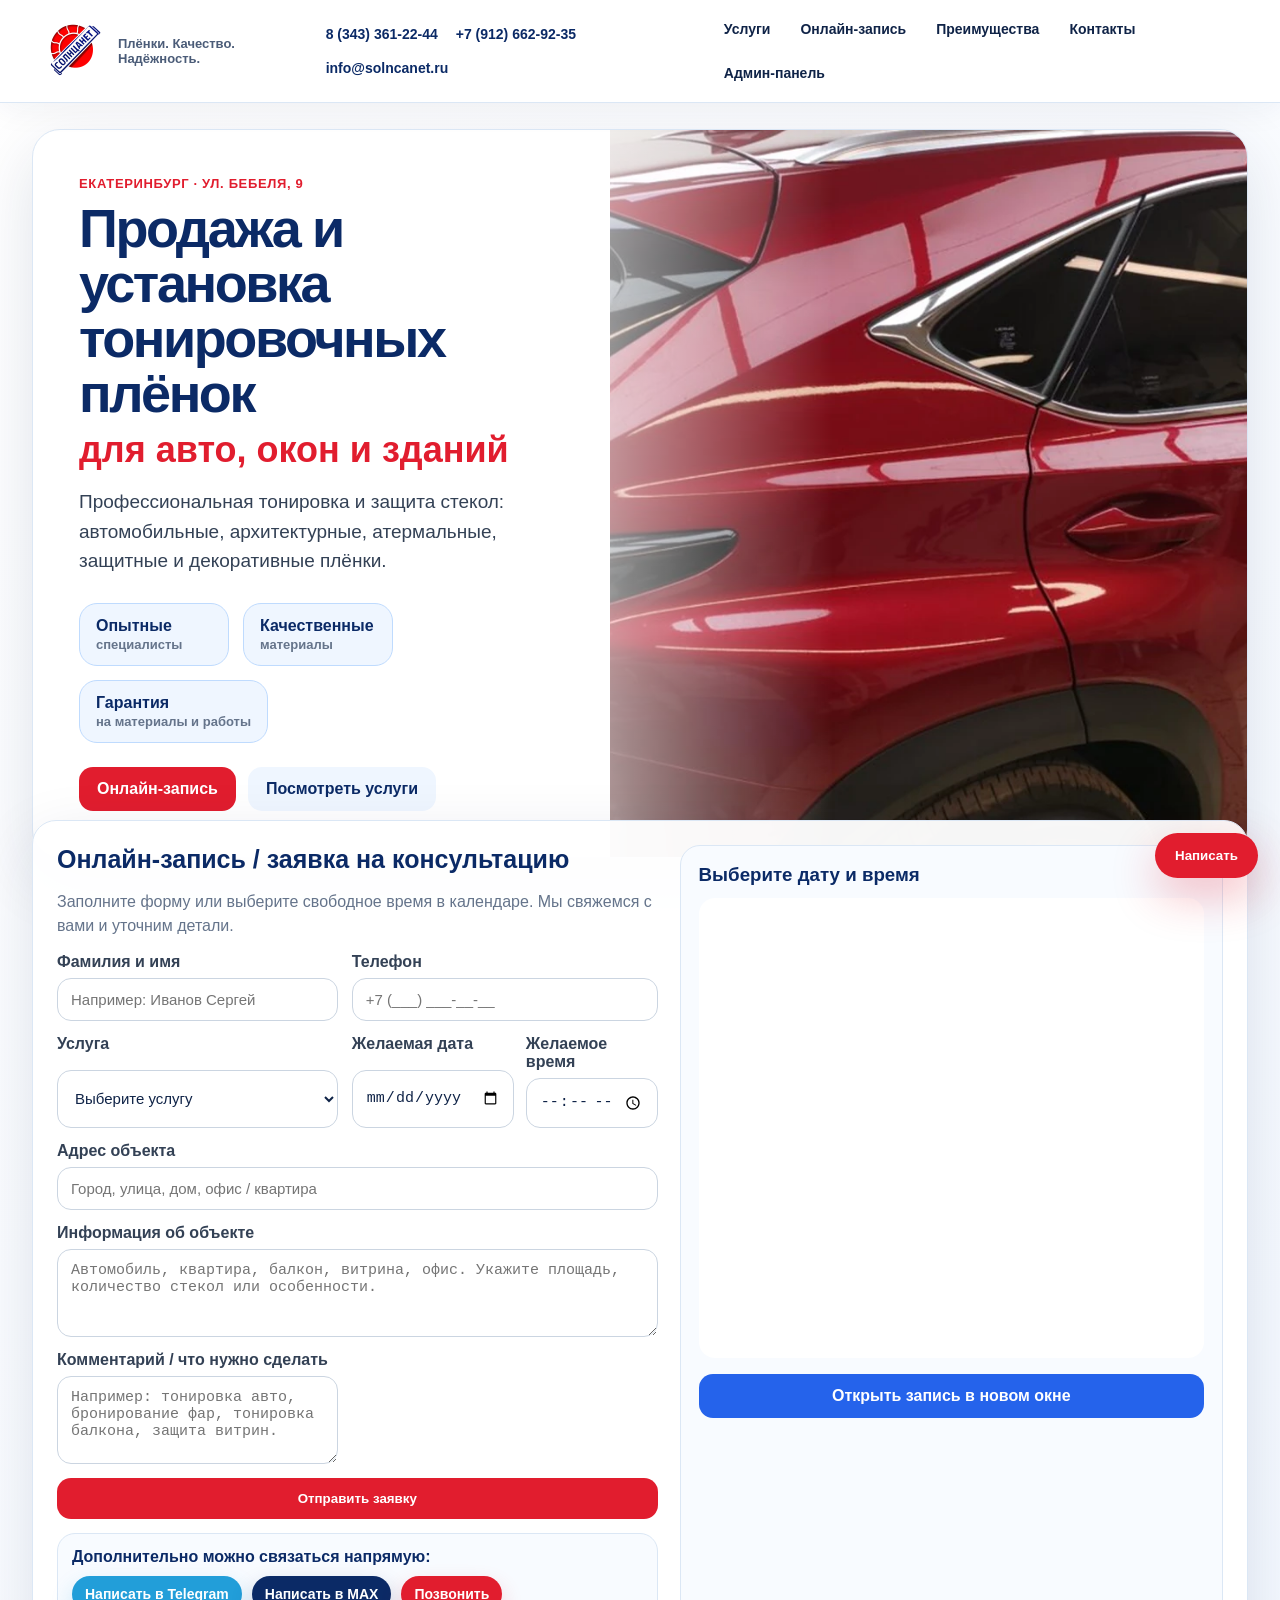
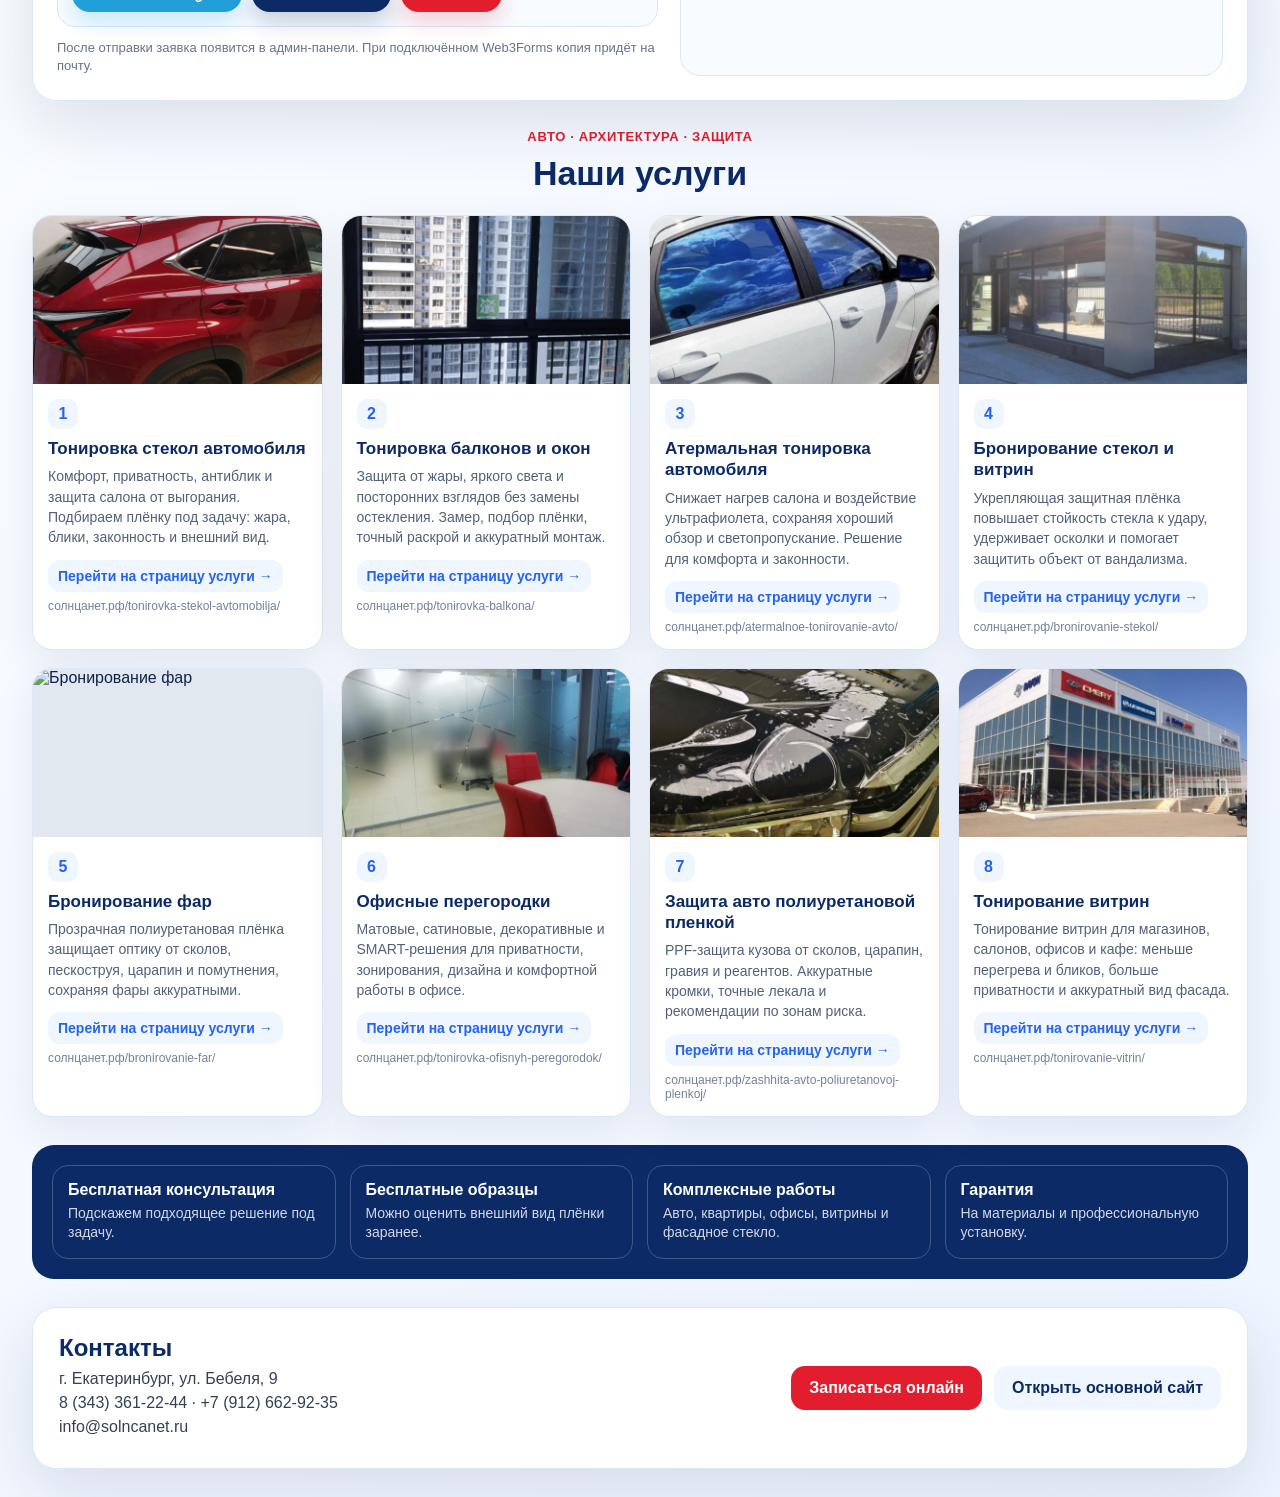
==== index.html @ 950e73dc "Add files via upload" ====
<!DOCTYPE html>
<html lang="ru">
<head>
  <meta charset="UTF-8" />
  <meta name="viewport" content="width=device-width, initial-scale=1.0" />
  <title>СОЛНЦАНЕТ — продажа и установка тонировочных плёнок</title>
  <meta name="description" content="Онлайн-запись СОЛНЦАНЕТ: тонировка авто, окон, балконов, витрин, бронирование стекол, фар и защита авто полиуретановой пленкой." />
  <link rel="stylesheet" href="assets/site.css" />
</head>
<body>
  <header class="site-header">
    <a class="logo" href="index.html" aria-label="СОЛНЦАНЕТ">
      <img src="assets/logo-solncanet.png" alt="СОЛНЦАНЕТ" />
      <span>Плёнки. Качество. Надёжность.</span>
    </a>

    <div class="header-contacts" aria-label="Контакты">
      <a href="tel:+73433612244">8 (343) 361-22-44</a>
      <a href="tel:+79126629235">+7 (912) 662-92-35</a>
      <a href="mailto:info@solncanet.ru">info@solncanet.ru</a>
    </div>

    <nav class="nav" aria-label="Навигация">
      <a href="#services">Услуги</a>
      <a href="#booking">Онлайн-запись</a>
      <a href="#advantages">Преимущества</a>
      <a href="#contacts">Контакты</a>
      <a href="admin.html">Админ-панель</a>
    </nav>
  </header>

  <main>
    <section class="hero">
      <div class="hero__text">
        <p class="pretitle">Екатеринбург · ул. Бебеля, 9</p>
        <h1>Продажа и установка <span>тонировочных плёнок</span></h1>
        <h2>для авто, окон и зданий</h2>
        <p class="hero__desc">Профессиональная тонировка и защита стекол: автомобильные, архитектурные, атермальные, защитные и декоративные плёнки.</p>
        <div class="hero-badges">
          <div><b>Опытные</b><span>специалисты</span></div>
          <div><b>Качественные</b><span>материалы</span></div>
          <div><b>Гарантия</b><span>на материалы и работы</span></div>
        </div>
        <div class="hero-actions">
          <a class="btn btn--red" href="zapis.html">Онлайн-запись</a>
          <a class="btn btn--light" href="#services">Посмотреть услуги</a>
        </div>
      </div>
      <div class="hero__image" data-hero-media data-video-src="assets/video/hero.mp4" data-video-poster="assets/img/hero-solncanet.webp">
        <img src="assets/img/hero-solncanet.webp" alt="СОЛНЦАНЕТ — продажа и установка плёнок" />
      </div>
    </section>

    <section id="booking" class="booking-card">
      <div class="booking-form">
        <h2>Онлайн-запись / заявка на консультацию</h2>
        <p>Заполните форму или выберите свободное время в календаре. Мы свяжемся с вами и уточним детали.</p>
        <form id="leadForm" class="lead-form-v7">
          <input type="text" name="company" class="hp-field" tabindex="-1" autocomplete="off" aria-hidden="true" />
          <input type="hidden" name="formStartedAt" id="formStartedAt" />

          <label>Фамилия и имя
            <input name="name" placeholder="Например: Иванов Сергей" autocomplete="name" required />
          </label>

          <label>Телефон
            <input name="phone" placeholder="+7 (___) ___-__-__" autocomplete="tel" required />
          </label>

          <label>Услуга
            <select name="service" required>
              <option value="">Выберите услугу</option>
              <option>Тонировка стекол автомобиля</option>
              <option>Атермальная тонировка автомобиля</option>
              <option>Тонировка балконов и окон</option>
              <option>Бронирование стекол и витрин</option>
              <option>Бронирование фар</option>
              <option>Защита авто полиуретановой пленкой</option>
              <option>Тонирование витрин</option>
              <option>Декоративное тонирование офисных перегородок</option>
              <option>Замер / консультация</option>
              <option>Другое</option>
            </select>
          </label>

          <div class="form-row-2">
            <label>Желаемая дата
              <input name="preferredDate" type="date" />
            </label>
            <label>Желаемое время
              <input name="preferredTime" type="time" />
            </label>
          </div>

          <label>Адрес объекта
            <input name="address" placeholder="Город, улица, дом, офис / квартира" required />
          </label>

          <label>Информация об объекте
            <textarea name="objectInfo" placeholder="Автомобиль, квартира, балкон, витрина, офис. Укажите площадь, количество стекол или особенности." required></textarea>
          </label>

          <label>Комментарий / что нужно сделать
            <textarea name="task" placeholder="Например: тонировка авто, бронирование фар, тонировка балкона, защита витрин." required></textarea>
          </label>

          <button class="btn btn--red" id="leadSubmitBtn" type="submit">Отправить заявку</button>
        </form>
        <div class="contact-choice" id="messengerChoice">
          <b>Дополнительно можно связаться напрямую:</b>
          <div>
            <a class="messenger messenger--tg" href="https://t.me/infosnt" target="_blank" rel="noopener">Написать в Telegram</a>
            <a class="messenger messenger--max" href="https://max.ru/u/f9LHodD0cOJzCTZONeauAnUFGMjW4PM404PirE-rPHovceQ9714S84993z8" target="_blank" rel="noopener">Написать в MAX</a>
            <a class="messenger messenger--phone" href="tel:+79221812244">Позвонить</a>
          </div>
        </div>
        <p class="form-note" id="formNote">После отправки заявка появится в админ-панели. При подключённом Web3Forms копия придёт на почту.</p>
      </div>

      <div class="calendar-widget">
        <h3>Выберите дату и время</h3>
        <iframe src="https://cal.com/solncanet?embed=true" loading="lazy" title="Онлайн-запись СОЛНЦАНЕТ" allow="camera; microphone; fullscreen; autoplay; clipboard-write"></iframe>
        <a class="btn btn--blue" href="https://cal.com/solncanet" target="_blank" rel="noopener">Открыть запись в новом окне</a>
      </div>
    </section>

    <section id="services" class="services-section">
      <div class="section-head">
        <p class="pretitle">Авто · Архитектура · Защита</p>
        <h2>Наши услуги</h2>
      </div>
      <div class="services-grid">
        <a class="service-card" data-card-link="true" href="https://солнцанет.рф/tonirovka-stekol-avtomobilja/" target="_blank" rel="noopener">
          <img src="assets/img/auto-tonirovka.webp" alt="Тонировка стекол автомобиля" loading="lazy" />
          <div class="service-card__body">
            <span class="service-card__num">1</span>
            <h3>Тонировка стекол автомобиля</h3>
            <p>Комфорт, приватность, антиблик и защита салона от выгорания. Подбираем плёнку под задачу: жара, блики, законность и внешний вид.</p>
            <b>Перейти на страницу услуги →</b>
            <small>солнцанет.рф/tonirovka-stekol-avtomobilja/</small>
          </div>
        </a>
        <a class="service-card" data-card-link="true" href="https://солнцанет.рф/tonirovka-balkona/" target="_blank" rel="noopener">
          <img src="assets/img/okna-balkony.webp" alt="Тонировка балконов и окон" loading="lazy" />
          <div class="service-card__body">
            <span class="service-card__num">2</span>
            <h3>Тонировка балконов и окон</h3>
            <p>Защита от жары, яркого света и посторонних взглядов без замены остекления. Замер, подбор плёнки, точный раскрой и аккуратный монтаж.</p>
            <b>Перейти на страницу услуги →</b>
            <small>солнцанет.рф/tonirovka-balkona/</small>
          </div>
        </a>
        <a class="service-card" data-card-link="true" href="https://солнцанет.рф/atermalnoe-tonirovanie-avto/" target="_blank" rel="noopener">
          <img src="assets/img/atermal.webp" alt="Атермальная тонировка автомобиля" loading="lazy" />
          <div class="service-card__body">
            <span class="service-card__num">3</span>
            <h3>Атермальная тонировка автомобиля</h3>
            <p>Снижает нагрев салона и воздействие ультрафиолета, сохраняя хороший обзор и светопропускание. Решение для комфорта и законности.</p>
            <b>Перейти на страницу услуги →</b>
            <small>солнцанет.рф/atermalnoe-tonirovanie-avto/</small>
          </div>
        </a>
        <a class="service-card" data-card-link="true" href="https://солнцанет.рф/bronirovanie-stekol/" target="_blank" rel="noopener">
          <img src="assets/img/bronirovanie-stekol.webp" alt="Бронирование стекол и витрин" loading="lazy" />
          <div class="service-card__body">
            <span class="service-card__num">4</span>
            <h3>Бронирование стекол и витрин</h3>
            <p>Укрепляющая защитная плёнка повышает стойкость стекла к удару, удерживает осколки и помогает защитить объект от вандализма.</p>
            <b>Перейти на страницу услуги →</b>
            <small>солнцанет.рф/bronirovanie-stekol/</small>
          </div>
        </a>
        <a class="service-card" data-card-link="true" href="https://солнцанет.рф/bronirovanie-far/" target="_blank" rel="noopener">
          <img src="https://солнцанет.рф/wp-content/uploads/2026/03/img_20201122_005517-scaled-e1772696358312.jpg" alt="Бронирование фар" loading="lazy" />
          <div class="service-card__body">
            <span class="service-card__num">5</span>
            <h3>Бронирование фар</h3>
            <p>Прозрачная полиуретановая плёнка защищает оптику от сколов, пескоструя, царапин и помутнения, сохраняя фары аккуратными.</p>
            <b>Перейти на страницу услуги →</b>
            <small>солнцанет.рф/bronirovanie-far/</small>
          </div>
        </a>
        <a class="service-card" data-card-link="true" href="https://солнцанет.рф/tonirovka-ofisnyh-peregorodok/" target="_blank" rel="noopener">
          <img src="assets/img/ofis-peregorodki.webp" alt="Декоративное тонирование офисных перегородок" loading="lazy" />
          <div class="service-card__body">
            <span class="service-card__num">6</span>
            <h3>Офисные перегородки</h3>
            <p>Матовые, сатиновые, декоративные и SMART-решения для приватности, зонирования, дизайна и комфортной работы в офисе.</p>
            <b>Перейти на страницу услуги →</b>
            <small>солнцанет.рф/tonirovka-ofisnyh-peregorodok/</small>
          </div>
        </a>
        <a class="service-card" data-card-link="true" href="https://солнцанет.рф/zashhita-avto-poliuretanovoj-plenkoj/" target="_blank" rel="noopener">
          <img src="assets/img/ppf.webp" alt="Защита авто полиуретановой пленкой" loading="lazy" />
          <div class="service-card__body">
            <span class="service-card__num">7</span>
            <h3>Защита авто полиуретановой пленкой</h3>
            <p>PPF-защита кузова от сколов, царапин, гравия и реагентов. Аккуратные кромки, точные лекала и рекомендации по зонам риска.</p>
            <b>Перейти на страницу услуги →</b>
            <small>солнцанет.рф/zashhita-avto-poliuretanovoj-plenkoj/</small>
          </div>
        </a>
        <a class="service-card" data-card-link="true" href="https://солнцанет.рф/tonirovanie-vitrin/" target="_blank" rel="noopener">
          <img src="assets/img/vitriny.webp" alt="Тонирование витрин" loading="lazy" />
          <div class="service-card__body">
            <span class="service-card__num">8</span>
            <h3>Тонирование витрин</h3>
            <p>Тонирование витрин для магазинов, салонов, офисов и кафе: меньше перегрева и бликов, больше приватности и аккуратный вид фасада.</p>
            <b>Перейти на страницу услуги →</b>
            <small>солнцанет.рф/tonirovanie-vitrin/</small>
          </div>
        </a>
      </div>
    </section>

    <section id="advantages" class="benefits">
      <div><b>Бесплатная консультация</b><span>Подскажем подходящее решение под задачу.</span></div>
      <div><b>Бесплатные образцы</b><span>Можно оценить внешний вид плёнки заранее.</span></div>
      <div><b>Комплексные работы</b><span>Авто, квартиры, офисы, витрины и фасадное стекло.</span></div>
      <div><b>Гарантия</b><span>На материалы и профессиональную установку.</span></div>
    </section>

    <section id="contacts" class="contacts-card">
      <div>
        <h2>Контакты</h2>
        <p>г. Екатеринбург, ул. Бебеля, 9</p>
        <p><a href="tel:+73433612244">8 (343) 361-22-44</a> · <a href="tel:+79126629235">+7 (912) 662-92-35</a></p>
        <p><a href="mailto:info@solncanet.ru">info@solncanet.ru</a></p>
      </div>
      <div class="contacts-actions">
        <a class="btn btn--red" href="zapis.html">Записаться онлайн</a>
        <a class="btn btn--light" href="https://солнцанет.рф" target="_blank" rel="noopener">Открыть основной сайт</a>
      </div>
    </section>
  </main>

  <div class="floating-contact">
    <button class="floating-contact__main" type="button" aria-label="Связаться">Написать</button>
    <div class="floating-contact__menu">
      <a href="https://t.me/infosnt" target="_blank" rel="noopener">Telegram</a>
      <a href="https://max.ru/u/f9LHodD0cOJzCTZONeauAnUFGMjW4PM404PirE-rPHovceQ9714S84993z8" target="_blank" rel="noopener">MAX</a>
      <a href="tel:+79221812244">Позвонить</a>
    </div>
  </div>

  <script src="assets/site.js"></script>
</body>
</html>
---- assets/site.css ----
*{box-sizing:border-box}:root{--blue:#0b2a66;--blue2:#2563eb;--red:#e11d2e;--bg:#f5f8ff;--line:#dbe7f5;--text:#0f2347;--muted:#65748b;--shadow:0 22px 65px rgba(15,35,71,.12)}html{scroll-behavior:smooth}body{margin:0;font-family:Arial,Helvetica,sans-serif;background:linear-gradient(135deg,#fff 0%,#eef5ff 100%);color:var(--text)}a{text-decoration:none;color:inherit}.site-header{min-height:86px;background:#fff;border-bottom:1px solid var(--line);display:flex;align-items:center;gap:24px;justify-content:space-between;padding:12px min(4vw,42px);position:sticky;top:0;z-index:20;box-shadow:0 8px 28px rgba(15,35,71,.05)}.logo{display:flex;align-items:center;gap:12px;color:var(--blue);font-weight:900}.logo img{height:64px;width:auto;display:block}.logo span{font-size:13px;color:#4b5c78}.header-contacts{display:flex;gap:18px;flex-wrap:wrap;font-weight:800;color:var(--blue);font-size:14px}.nav{display:flex;gap:10px;align-items:center;flex-wrap:wrap;font-weight:800;font-size:14px}.nav a{padding:9px 10px;border-radius:12px}.nav a:hover{background:#eff6ff}.hero{width:min(1420px,95vw);margin:26px auto 0;background:#fff;border:1px solid var(--line);border-radius:28px;box-shadow:var(--shadow);overflow:hidden;display:grid;grid-template-columns:.95fr 1.05fr;min-height:430px}.hero__text{padding:46px}.pretitle{margin:0 0 10px;color:var(--red);font-weight:900;text-transform:uppercase;letter-spacing:.05em;font-size:13px}.hero h1{font-size:54px;line-height:1.02;margin:0;color:var(--blue);letter-spacing:-.045em}.hero h1 span{display:block}.hero h2{font-size:36px;line-height:1.05;margin:10px 0 18px;color:var(--red)}.hero__desc{font-size:19px;line-height:1.55;color:#334155;margin:0;max-width:620px}.hero__image{min-height:430px;background:#eaf2ff;position:relative}.hero__image:before{content:"";position:absolute;inset:0;background:linear-gradient(90deg,rgba(255,255,255,.55),transparent 35%)}.hero__image img,.hero__image video{width:100%;height:100%;object-fit:cover;display:block}.hero__image video{background:#0b2a66}.hero-badges{display:flex;gap:14px;flex-wrap:wrap;margin-top:28px}.hero-badges div{display:grid;gap:2px;background:#eff6ff;border:1px solid #bfdbfe;border-radius:18px;padding:13px 16px;min-width:150px}.hero-badges b{color:var(--blue)}.hero-badges span{font-size:13px;color:var(--muted);font-weight:700}.hero-actions{display:flex;gap:12px;flex-wrap:wrap;margin-top:24px}.booking-card{width:min(1420px,95vw);margin:-38px auto 28px;position:relative;z-index:3;background:rgba(255,255,255,.96);border:1px solid var(--line);border-radius:24px;box-shadow:var(--shadow);display:grid;grid-template-columns:1.05fr .95fr;gap:22px;padding:24px}.booking-card h2{margin:0 0 8px;font-size:25px;color:var(--blue)}.booking-card p{color:var(--muted);line-height:1.45}.booking-form form{display:grid;grid-template-columns:1fr 1fr;gap:14px}.booking-form label{display:grid;gap:7px;font-weight:900;color:#334155}.booking-form textarea{min-height:88px;resize:vertical}.booking-form input,.booking-form textarea{border:1px solid #cbd5e1;border-radius:14px;padding:12px 13px;font-size:15px;outline:none}.booking-form input:focus,.booking-form textarea:focus{border-color:var(--blue2);box-shadow:0 0 0 4px rgba(37,99,235,.1)}.booking-form label:nth-of-type(4),.booking-form label:nth-of-type(5),.booking-form .btn{grid-column:1/-1}.form-note{color:var(--muted);font-size:13px;margin:12px 0 0}.calendar-widget{background:#f8fbff;border:1px solid var(--line);border-radius:20px;padding:18px}.calendar-widget h3{margin:0 0 12px;color:var(--blue)}.calendar-widget iframe{width:100%;height:460px;border:0;border-radius:16px;background:#fff}.btn{border:0;border-radius:14px;padding:13px 18px;font-weight:900;display:inline-flex;align-items:center;justify-content:center;cursor:pointer}.btn--red{background:var(--red);color:#fff}.btn--blue{background:var(--blue2);color:#fff;margin-top:12px;width:100%}.btn--light{background:#eff6ff;color:var(--blue)}.services-section{width:min(1420px,95vw);margin:28px auto}.section-head{text-align:center;margin-bottom:22px}.services-section h2{font-size:34px;margin:0;color:var(--blue)}.services-grid{display:grid;grid-template-columns:repeat(4,1fr);gap:18px}.service-card{background:#fff;border:1px solid var(--line);border-radius:20px;overflow:hidden;box-shadow:0 14px 40px rgba(15,35,71,.08);transition:.18s transform,.18s box-shadow;display:flex;flex-direction:column}.service-card:hover{transform:translateY(-3px);box-shadow:0 20px 55px rgba(15,35,71,.13)}.service-card img{width:100%;height:168px;object-fit:cover;display:block;background:#e2e8f0}.service-card__body{padding:15px}.service-card__num{display:inline-flex;align-items:center;justify-content:center;width:30px;height:30px;border-radius:10px;background:#eff6ff;color:var(--blue2);font-weight:900;margin-bottom:9px}.service-card h3{font-size:17px;line-height:1.25;color:var(--blue);margin:0 0 7px}.service-card p{margin:0 0 12px;color:#526179;line-height:1.45;font-size:14px}.service-card b{color:var(--blue2);font-size:14px}.service-card small{display:block;margin-top:7px;color:#72819a;font-size:12px;word-break:break-word}.benefits{width:min(1420px,95vw);margin:28px auto;background:var(--blue);color:#fff;border-radius:22px;padding:20px;display:grid;grid-template-columns:repeat(4,1fr);gap:14px}.benefits div{border:1px solid rgba(255,255,255,.22);border-radius:16px;padding:15px}.benefits b{display:block;margin-bottom:5px}.benefits span{opacity:.82;font-size:14px;line-height:1.4}.contacts-card{width:min(1420px,95vw);margin:0 auto 46px;background:#fff;border:1px solid var(--line);border-radius:24px;box-shadow:var(--shadow);padding:26px;display:flex;justify-content:space-between;gap:20px;align-items:center}.contacts-card h2{margin:0 0 8px;color:var(--blue)}.contacts-card p{margin:6px 0;color:#334155}.contacts-actions{display:flex;gap:12px;flex-wrap:wrap}.booking-only{width:min(1180px,95vw);margin:34px auto;background:#fff;border:1px solid var(--line);border-radius:28px;box-shadow:var(--shadow);padding:28px}.booking-only h1{font-size:42px;color:var(--blue);margin:0 0 8px}.booking-only p{color:var(--muted);font-size:18px}.booking-only iframe{width:100%;height:820px;border:0;border-radius:20px}@media(max-width:1180px){.header-contacts{display:none}.services-grid{grid-template-columns:repeat(2,1fr)}}@media(max-width:900px){.hero,.booking-card{grid-template-columns:1fr}.benefits{grid-template-columns:repeat(2,1fr)}.hero h1{font-size:42px}.hero h2{font-size:28px}.contacts-card{display:block}.contacts-actions{margin-top:18px}}@media(max-width:620px){.site-header{align-items:flex-start;gap:12px;flex-direction:column}.nav{gap:6px}.logo img{height:56px}.booking-form form{grid-template-columns:1fr}.services-grid,.benefits{grid-template-columns:1fr}.hero__text{padding:28px}.booking-card{margin:18px auto}.calendar-widget iframe{height:680px}}

/* v3: карточка услуги кликабельна целиком, включая фото */
.service-card{cursor:pointer;position:relative}
.service-card img{pointer-events:none}
.service-card__body{pointer-events:none}
.service-card b{display:inline-flex;background:#eff6ff;color:var(--blue2);border-radius:12px;padding:8px 10px}
.service-card:focus-visible{outline:4px solid rgba(37,99,235,.35);outline-offset:3px}


/* v5: Telegram / MAX contact buttons */
.messenger-links{display:flex;align-items:center;gap:8px;flex-wrap:wrap}
.messenger{display:inline-flex;align-items:center;justify-content:center;border-radius:999px;padding:10px 13px;font-weight:900;font-size:14px;text-decoration:none;white-space:nowrap;transition:.18s transform,.18s box-shadow,.18s filter}
.messenger:hover{transform:translateY(-1px);filter:brightness(.98)}
.messenger--tg{background:#229ED9;color:#fff!important;box-shadow:0 10px 22px rgba(34,158,217,.22)}
.messenger--max{background:#0b2a66;color:#fff!important;box-shadow:0 10px 22px rgba(11,42,102,.22)}
.messenger--phone{background:#e11d2e;color:#fff!important;box-shadow:0 10px 22px rgba(225,29,46,.20)}

.contact-choice{margin-top:14px;background:#f8fbff;border:1px solid var(--line);border-radius:18px;padding:14px;display:grid;gap:10px}
.contact-choice b{color:var(--blue)}
.contact-choice div,.booking-contact-choice{display:flex;gap:10px;flex-wrap:wrap}

.floating-contact{position:fixed;right:22px;bottom:22px;z-index:90}
.floating-contact__main{border:0;border-radius:999px;background:#e11d2e;color:#fff;font-weight:900;padding:15px 20px;box-shadow:0 18px 45px rgba(225,29,46,.28);cursor:pointer}
.floating-contact__menu{position:absolute;right:0;bottom:58px;background:#fff;border:1px solid var(--line);border-radius:18px;box-shadow:0 18px 55px rgba(15,35,71,.18);padding:10px;display:none;min-width:190px}
.floating-contact.is-open .floating-contact__menu{display:grid;gap:8px}
.floating-contact__menu a{display:flex;align-items:center;justify-content:center;border-radius:12px;padding:11px 13px;font-weight:900;text-decoration:none;background:#eff6ff;color:var(--blue)}
.floating-contact__menu a:nth-child(1){background:#229ED9;color:#fff}
.floating-contact__menu a:nth-child(2){background:#0b2a66;color:#fff}
.floating-contact__menu a:nth-child(3){background:#e11d2e;color:#fff}

@media(max-width:1100px){
  .messenger-links{width:100%}
}
@media(max-width:620px){
  .floating-contact{right:14px;bottom:14px}
  .floating-contact__main{padding:13px 16px}
}


.contact-choice--highlight{
  box-shadow:0 0 0 4px rgba(37,99,235,.18), 0 18px 50px rgba(15,35,71,.16);
  border-color:#2563eb!important;
}

/* v7: нормальная отправка заявок */
.lead-form-v7 select,
.lead-form-v7 input[type="date"],
.lead-form-v7 input[type="time"]{width:100%;border:1px solid #cbd5e1;border-radius:14px;padding:13px;font-size:15px;background:#fff;color:var(--text)}
.form-row-2{display:grid;grid-template-columns:1fr 1fr;gap:12px}
.hp-field{position:absolute!important;left:-9999px!important;width:1px!important;height:1px!important;opacity:0!important;pointer-events:none!important}
#leadSubmitBtn:disabled{opacity:.72;cursor:wait}
.form-note.is-success{color:#166534;background:#dcfce7;border:1px solid #86efac;border-radius:14px;padding:12px;font-weight:900}
.form-note.is-error{color:#991b1b;background:#fee2e2;border:1px solid #fecaca;border-radius:14px;padding:12px;font-weight:900}
@media(max-width:640px){.form-row-2{grid-template-columns:1fr}}
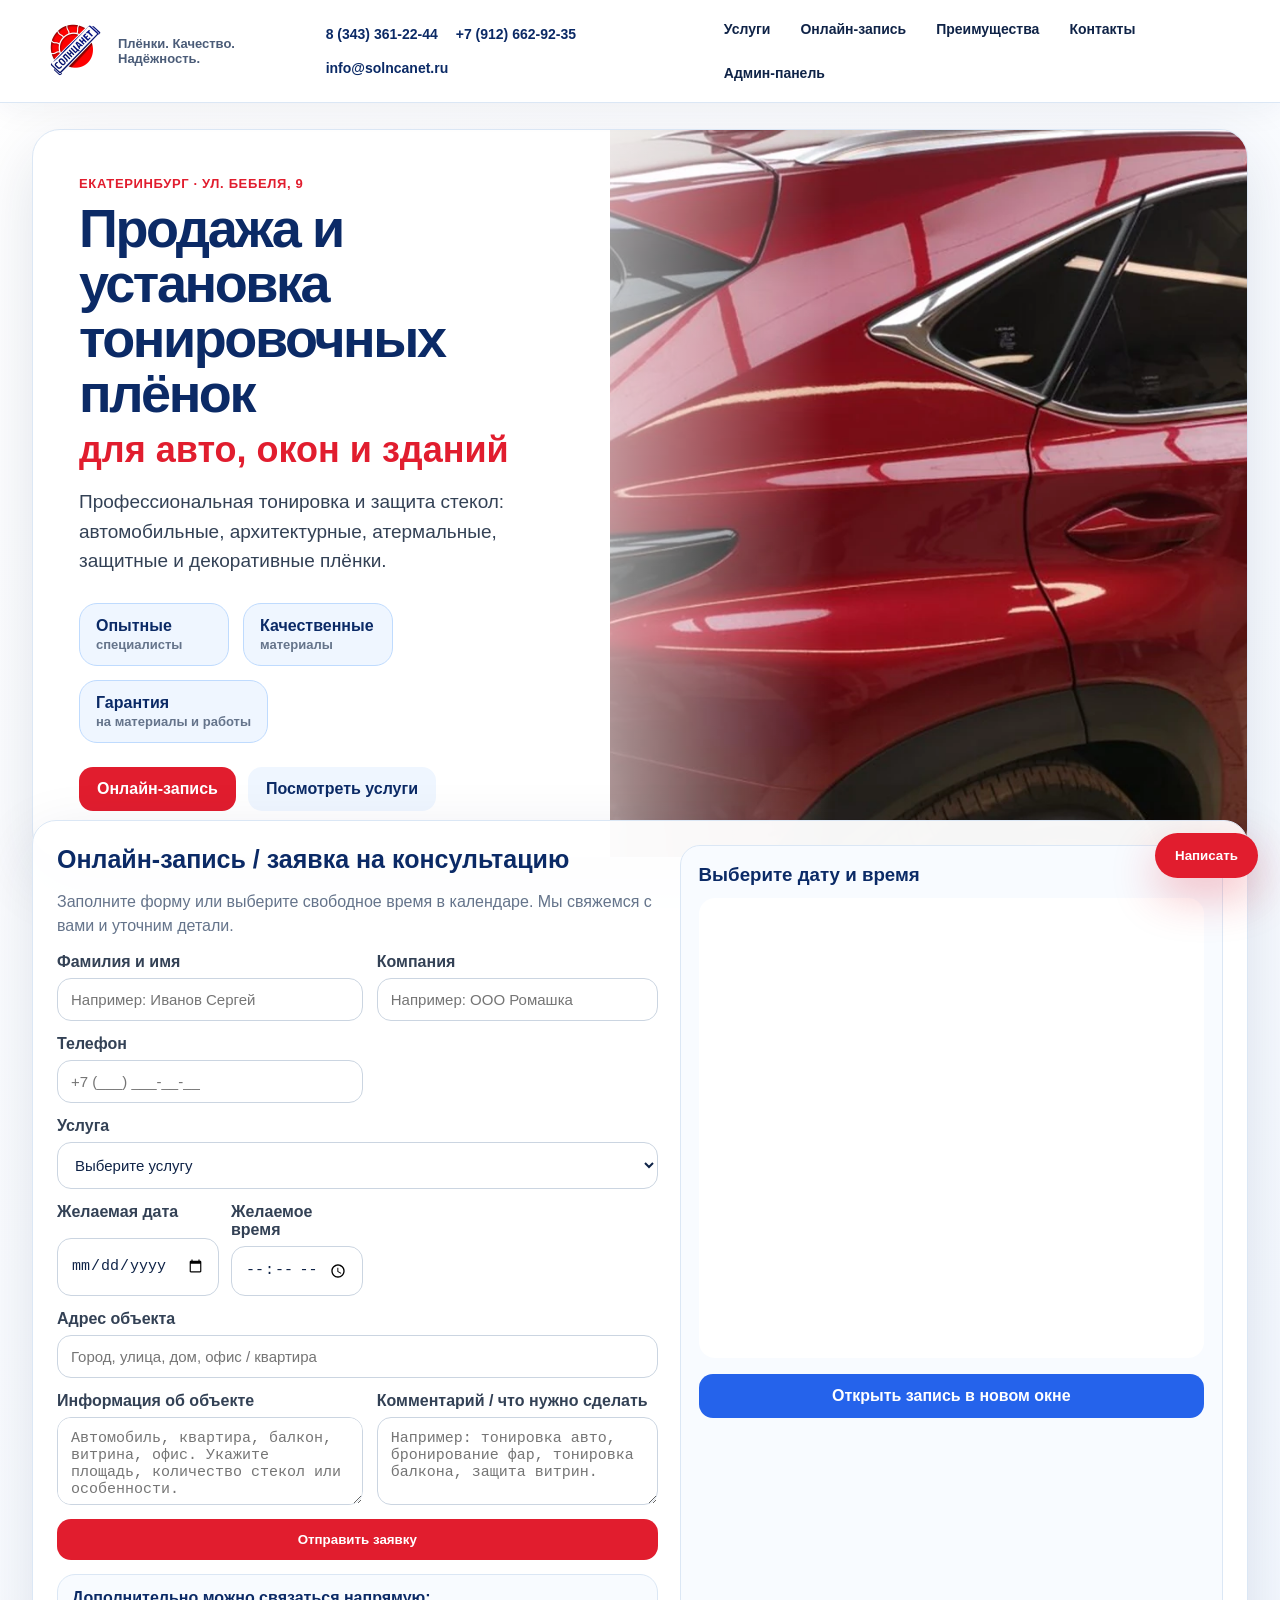
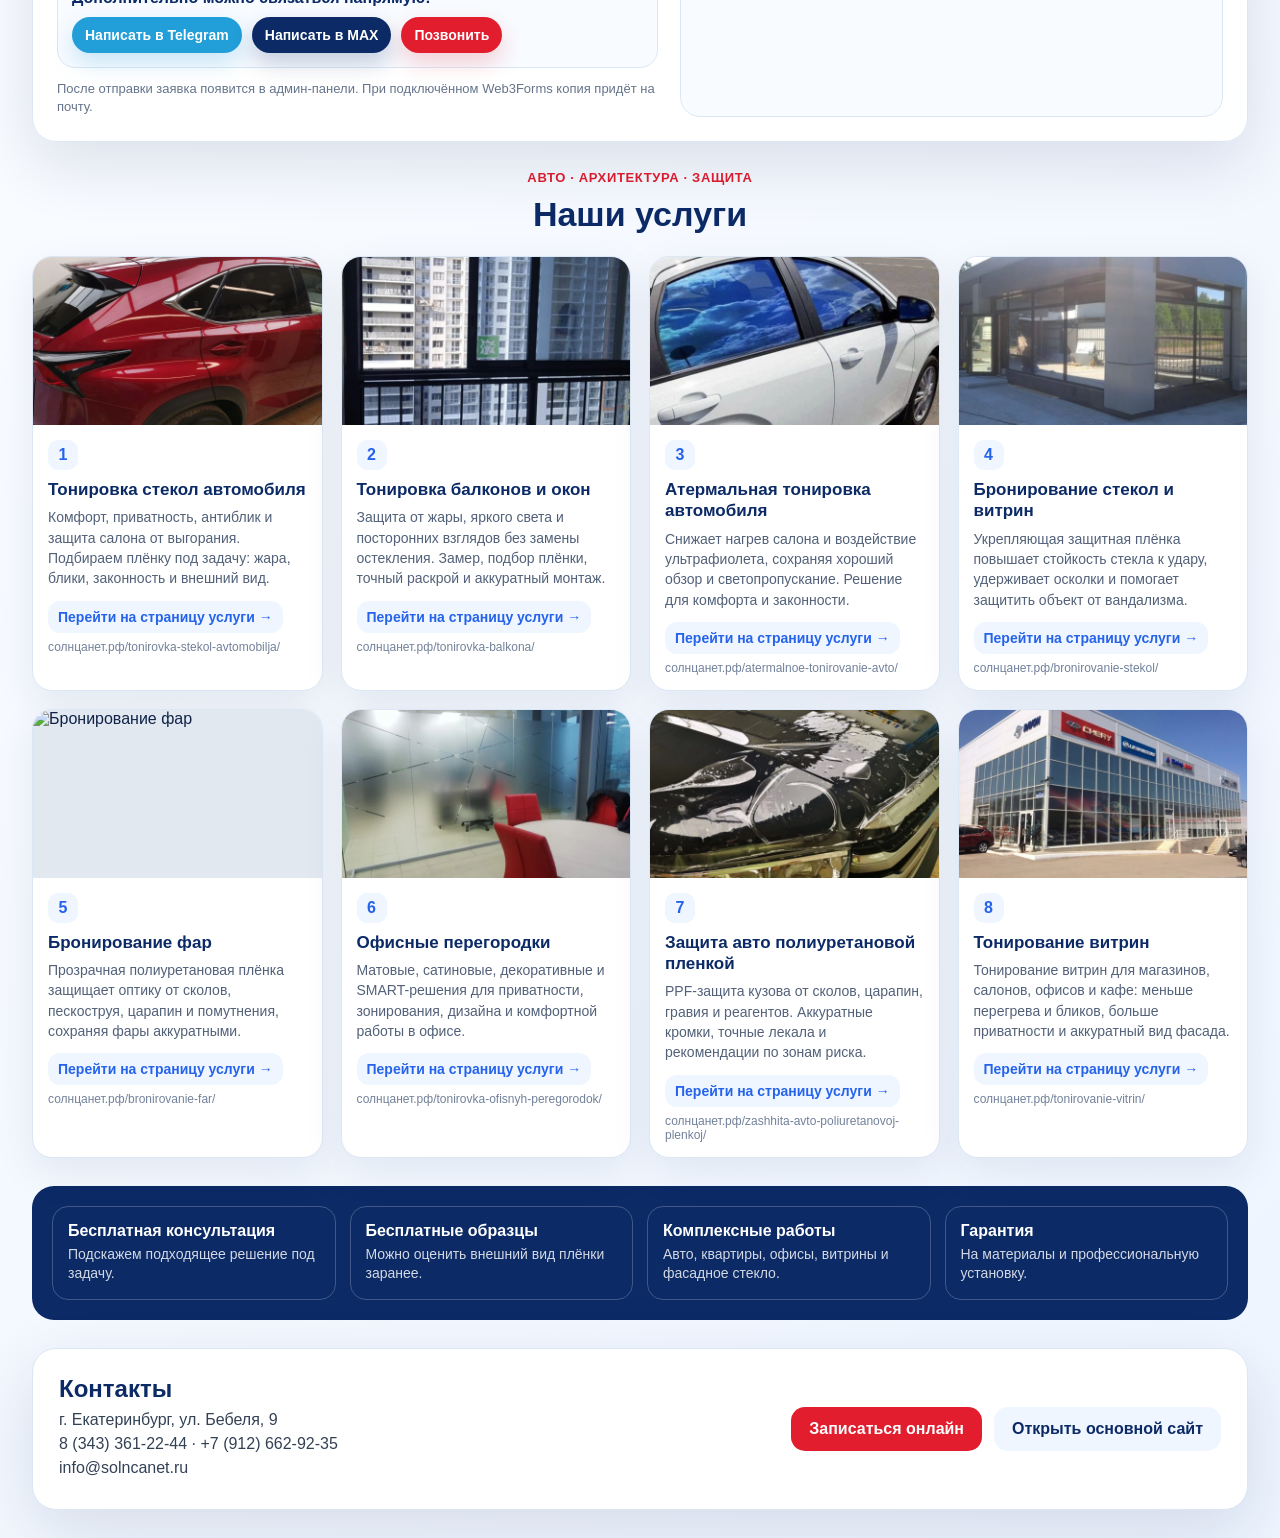
==== commit a8c4d97e: "Add files via upload" ====
--- a/index.html
+++ b/index.html
@@ -5,6 +5,14 @@
   <meta name="viewport" content="width=device-width, initial-scale=1.0" />
   <title>СОЛНЦАНЕТ — продажа и установка тонировочных плёнок</title>
   <meta name="description" content="Онлайн-запись СОЛНЦАНЕТ: тонировка авто, окон, балконов, витрин, бронирование стекол, фар и защита авто полиуретановой пленкой." />
+
+  <link rel="manifest" href="/manifest.webmanifest" />
+  <meta name="theme-color" content="#e71630" />
+  <meta name="mobile-web-app-capable" content="yes" />
+  <meta name="apple-mobile-web-app-capable" content="yes" />
+  <meta name="apple-mobile-web-app-title" content="СОЛНЦАНЕТ" />
+  <meta name="apple-mobile-web-app-status-bar-style" content="default" />
+  <link rel="apple-touch-icon" href="/assets/icons/apple-touch-icon.png" />
   <link rel="stylesheet" href="assets/site.css" />
 </head>
 <body>
@@ -56,11 +64,15 @@
         <h2>Онлайн-запись / заявка на консультацию</h2>
         <p>Заполните форму или выберите свободное время в календаре. Мы свяжемся с вами и уточним детали.</p>
         <form id="leadForm" class="lead-form-v7">
-          <input type="text" name="company" class="hp-field" tabindex="-1" autocomplete="off" aria-hidden="true" />
+          <input type="text" name="hpCompany" class="hp-field" tabindex="-1" autocomplete="off" aria-hidden="true" />
           <input type="hidden" name="formStartedAt" id="formStartedAt" />
 
           <label>Фамилия и имя
             <input name="name" placeholder="Например: Иванов Сергей" autocomplete="name" required />
+          </label>
+
+          <label>Компания
+            <input name="companyName" placeholder="Например: ООО Ромашка" autocomplete="organization" />
           </label>
 
           <label>Телефон
@@ -244,5 +256,6 @@
   </div>
 
   <script src="assets/site.js"></script>
+  <script src="assets/pwa.js"></script>
 </body>
 </html>
--- a/assets/site.css
+++ b/assets/site.css
@@ -53,3 +53,5 @@
 .form-note.is-success{color:#166534;background:#dcfce7;border:1px solid #86efac;border-radius:14px;padding:12px;font-weight:900}
 .form-note.is-error{color:#991b1b;background:#fee2e2;border:1px solid #fecaca;border-radius:14px;padding:12px;font-weight:900}
 @media(max-width:640px){.form-row-2{grid-template-columns:1fr}}
+
+.pwa-install-box{position:fixed;left:16px;right:16px;bottom:16px;z-index:9999;display:flex;align-items:center;gap:12px;justify-content:space-between;background:#fff;border:1px solid rgba(13,49,111,.18);box-shadow:0 18px 45px rgba(13,49,111,.2);border-radius:18px;padding:12px 14px;color:#08245a}.pwa-install-box div{display:grid;gap:2px}.pwa-install-box b{font-size:15px}.pwa-install-box span{font-size:12px;color:#556070}.pwa-install-box button{border:0;border-radius:12px;padding:10px 14px;font-weight:800;cursor:pointer}.pwa-install-box #pwaInstallBtn{background:#e71630;color:#fff}.pwa-install-box #pwaInstallClose{background:#f1f5fb;color:#102b5c;font-size:18px;line-height:1;padding:8px 11px}@media(max-width:640px){.pwa-install-box{align-items:flex-start}.pwa-install-box #pwaInstallBtn{white-space:nowrap}}
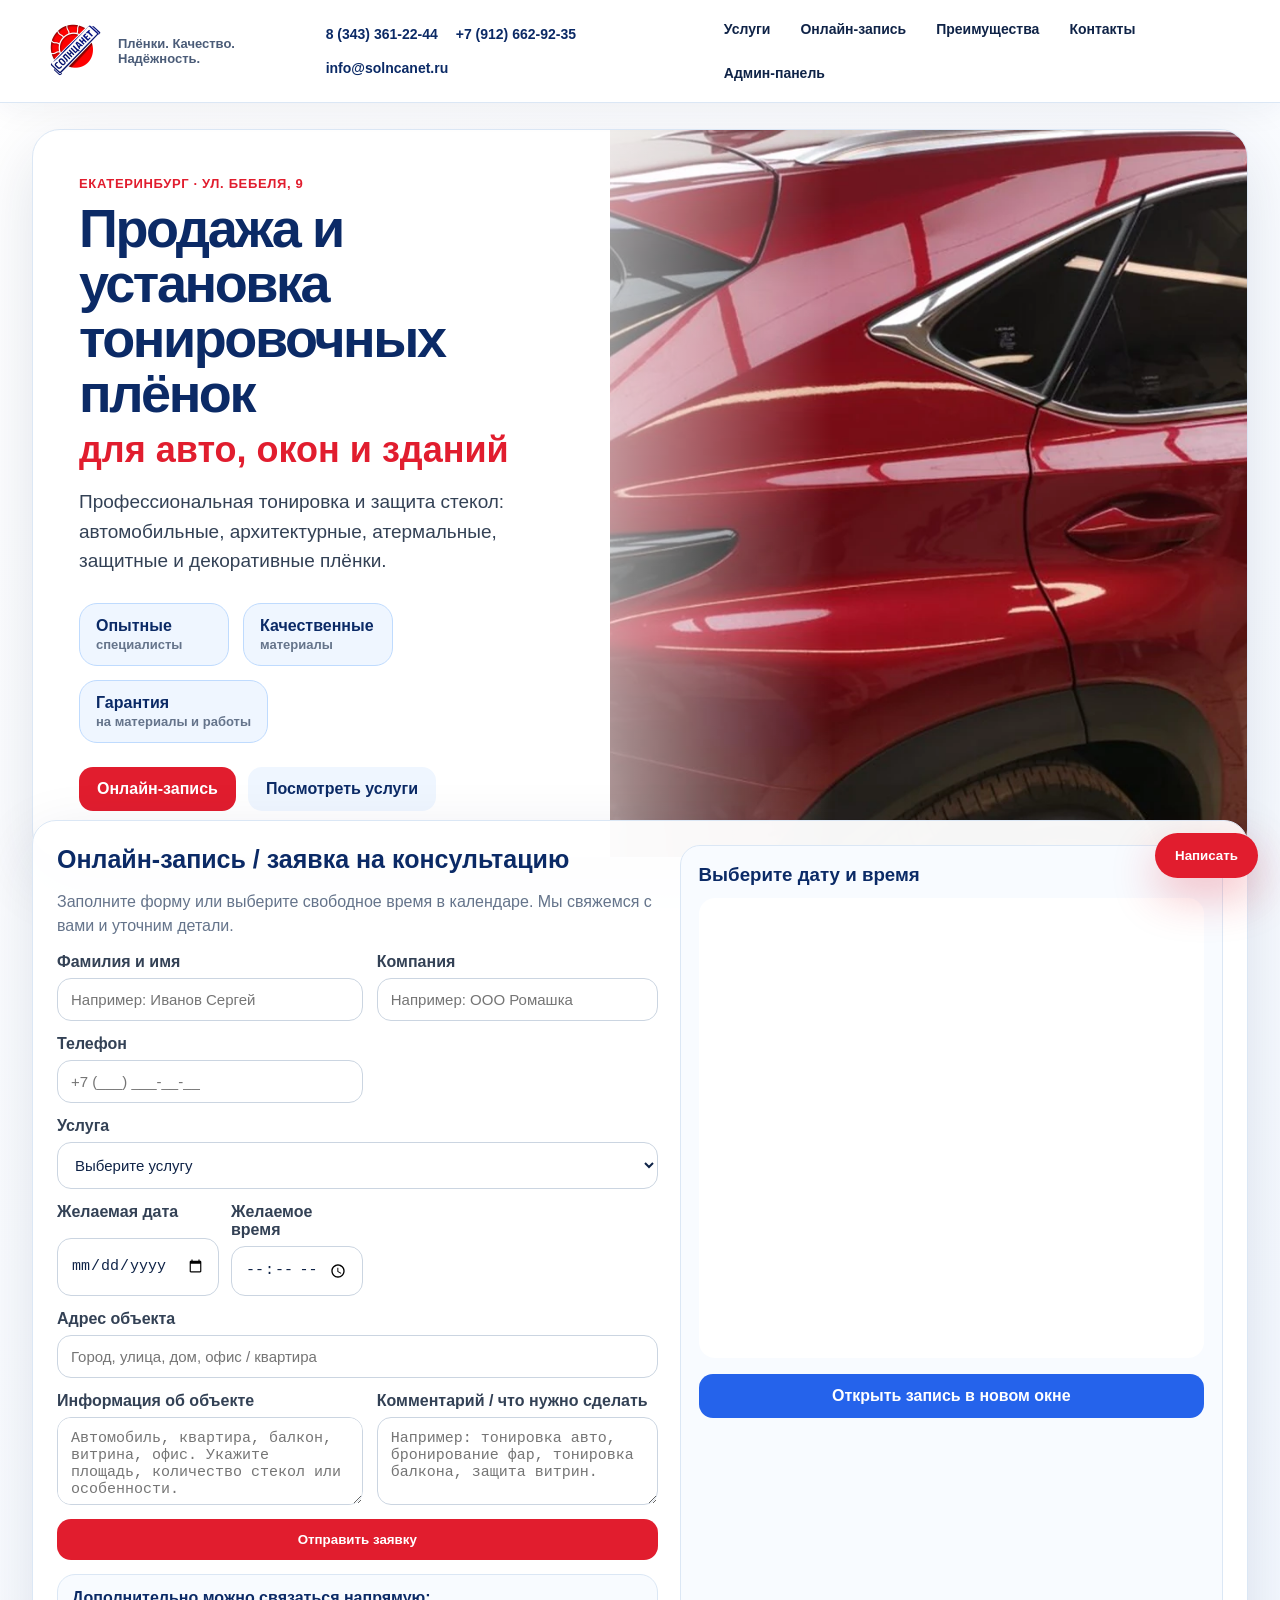
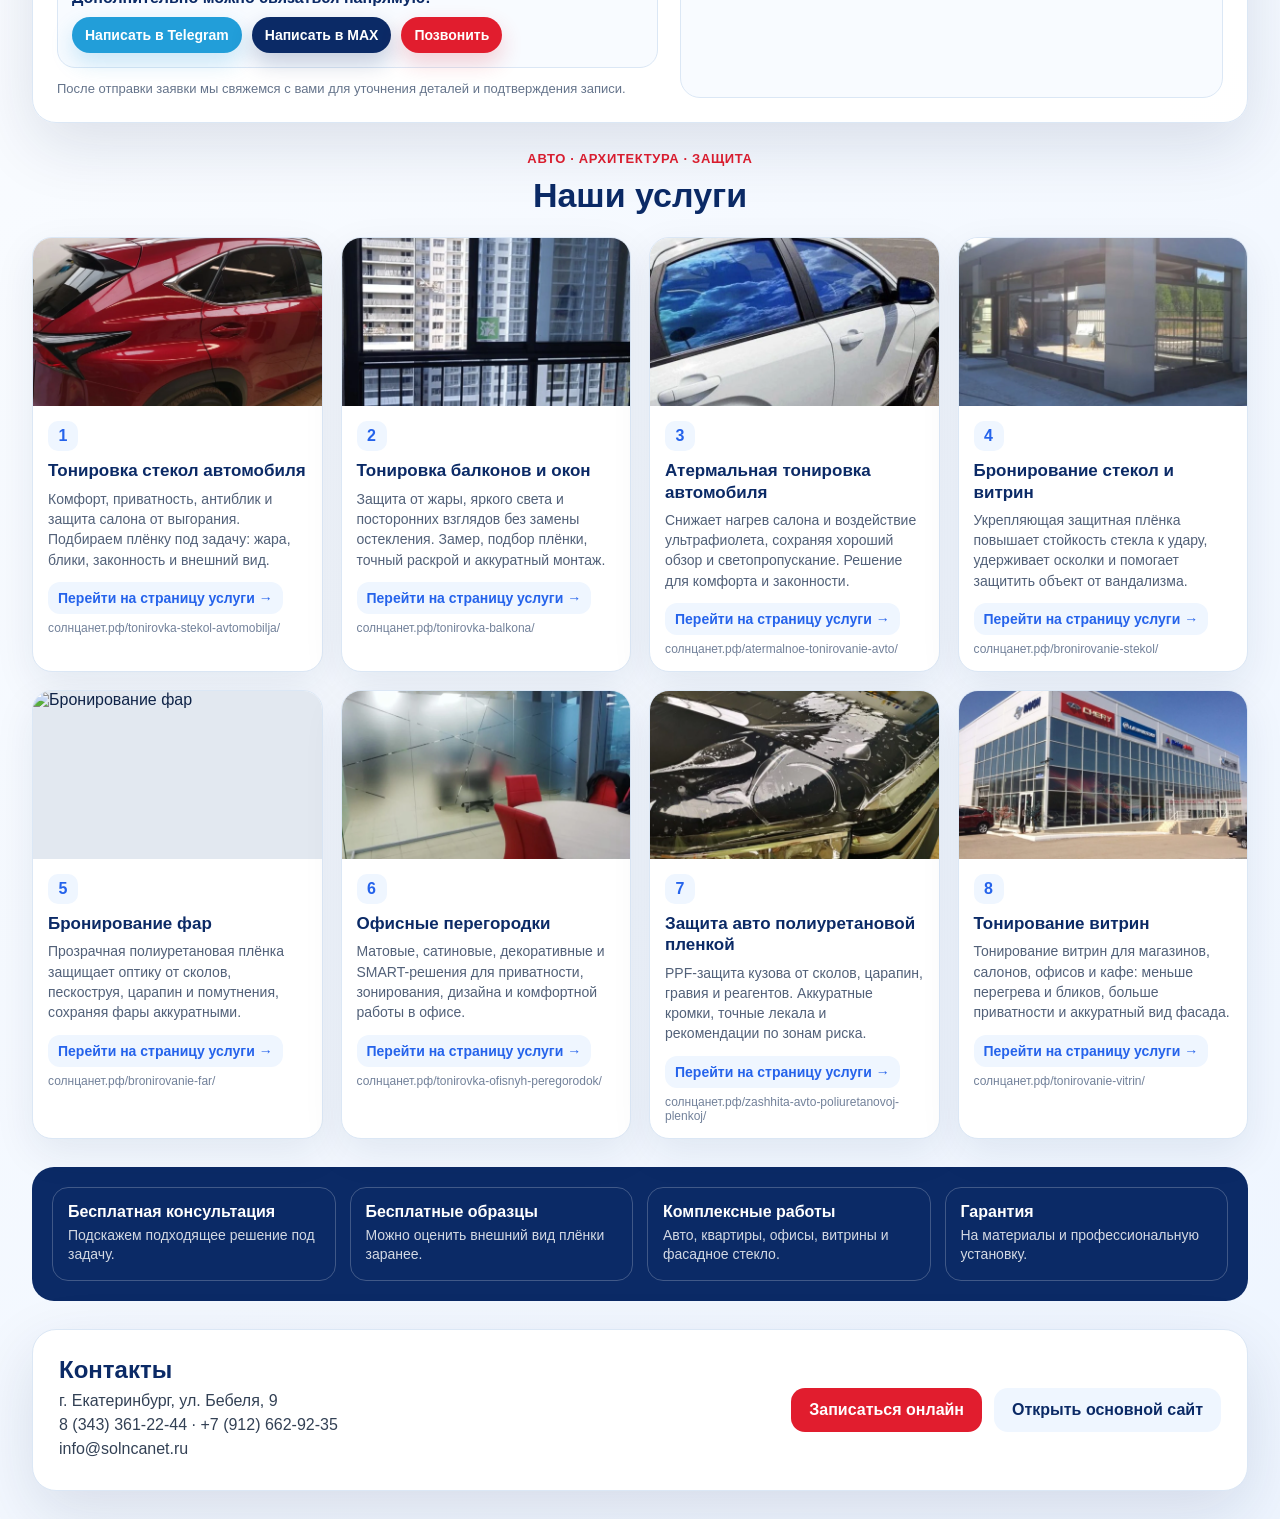
==== commit f5c5b023: "Add files via upload" ====
--- a/index.html
+++ b/index.html
@@ -126,7 +126,7 @@
             <a class="messenger messenger--phone" href="tel:+79221812244">Позвонить</a>
           </div>
         </div>
-        <p class="form-note" id="formNote">После отправки заявка появится в админ-панели. При подключённом Web3Forms копия придёт на почту.</p>
+        <p class="form-note" id="formNote">После отправки заявки мы свяжемся с вами для уточнения деталей и подтверждения записи.</p>
       </div>
 
       <div class="calendar-widget">
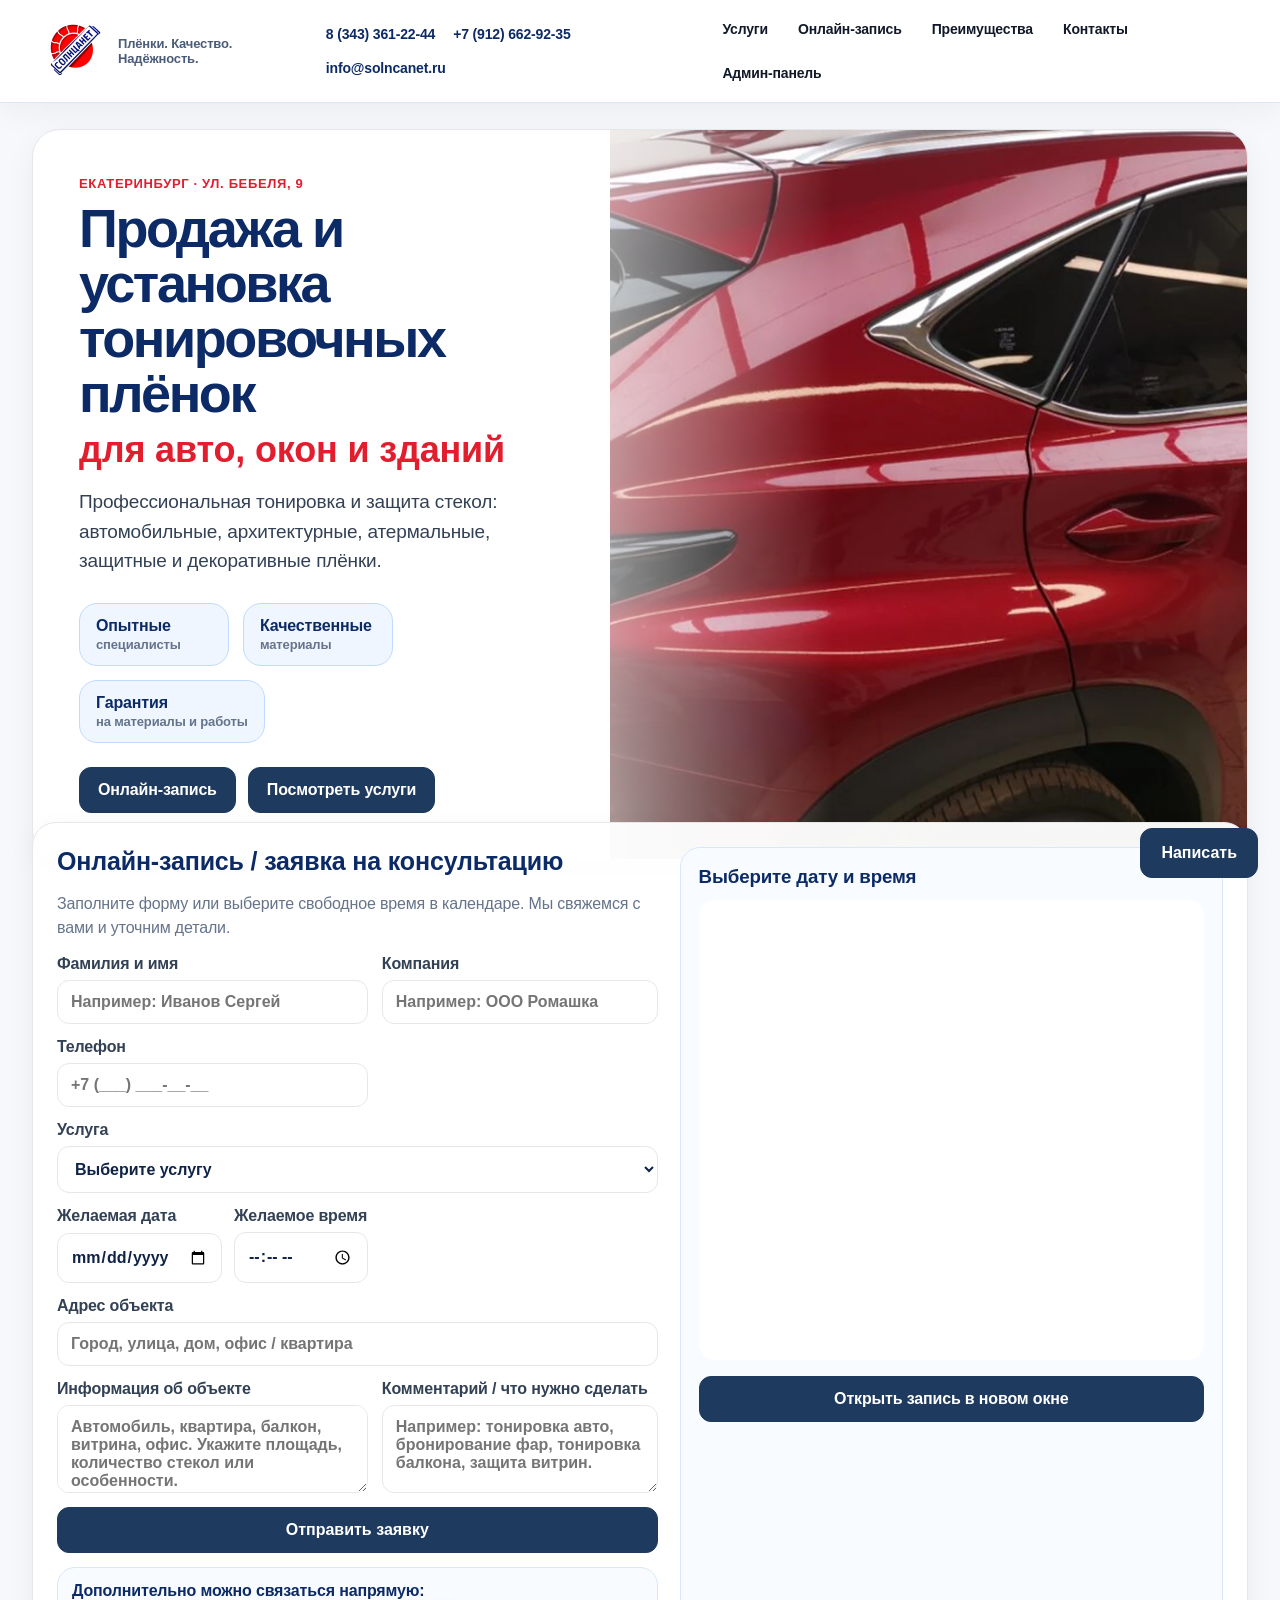
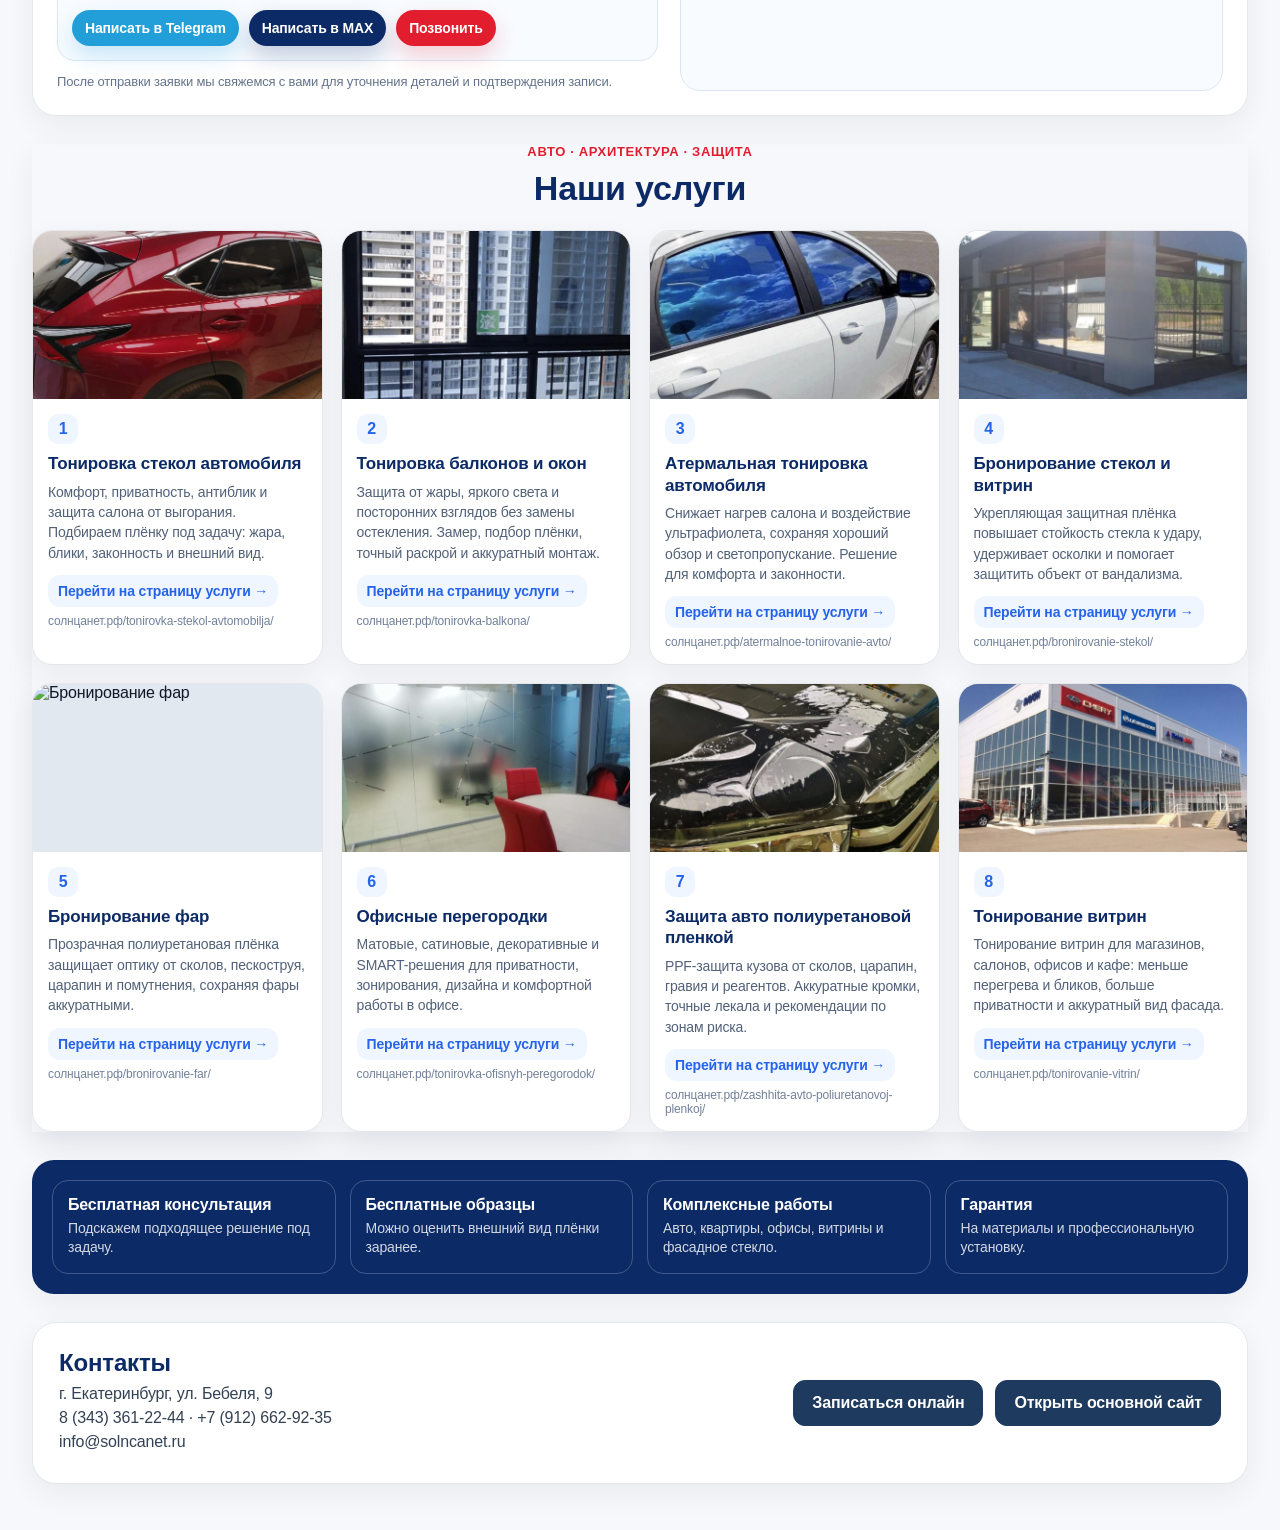
==== commit df65d1a0: "Add files via upload" ====
--- a/index.html
+++ b/index.html
@@ -7,7 +7,7 @@
   <meta name="description" content="Онлайн-запись СОЛНЦАНЕТ: тонировка авто, окон, балконов, витрин, бронирование стекол, фар и защита авто полиуретановой пленкой." />
 
   <link rel="manifest" href="/manifest.webmanifest" />
-  <meta name="theme-color" content="#e71630" />
+  <meta name="theme-color" content="#111827" />
   <meta name="mobile-web-app-capable" content="yes" />
   <meta name="apple-mobile-web-app-capable" content="yes" />
   <meta name="apple-mobile-web-app-title" content="СОЛНЦАНЕТ" />
--- a/assets/site.css
+++ b/assets/site.css
@@ -55,3 +55,8 @@
 @media(max-width:640px){.form-row-2{grid-template-columns:1fr}}
 
 .pwa-install-box{position:fixed;left:16px;right:16px;bottom:16px;z-index:9999;display:flex;align-items:center;gap:12px;justify-content:space-between;background:#fff;border:1px solid rgba(13,49,111,.18);box-shadow:0 18px 45px rgba(13,49,111,.2);border-radius:18px;padding:12px 14px;color:#08245a}.pwa-install-box div{display:grid;gap:2px}.pwa-install-box b{font-size:15px}.pwa-install-box span{font-size:12px;color:#556070}.pwa-install-box button{border:0;border-radius:12px;padding:10px 14px;font-weight:800;cursor:pointer}.pwa-install-box #pwaInstallBtn{background:#e71630;color:#fff}.pwa-install-box #pwaInstallClose{background:#f1f5fb;color:#102b5c;font-size:18px;line-height:1;padding:8px 11px}@media(max-width:640px){.pwa-install-box{align-items:flex-start}.pwa-install-box #pwaInstallBtn{white-space:nowrap}}
+
+
+/* v44 public minimal UI */
+:root{--ui-primary:#1f3a5f;--ui-line:#e5e7eb;--ui-bg:#f7f8fb;--ui-text:#111827;--ui-muted:#6b7280;--ui-shadow:0 10px 30px rgba(17,24,39,.055)}
+body{font-family:Inter,-apple-system,BlinkMacSystemFont,"Segoe UI",Roboto,Arial,sans-serif!important;background:var(--ui-bg)!important;color:var(--ui-text)!important;letter-spacing:-.01em!important}button,input,select,textarea{font:inherit!important}button,.btn,.primary{background:var(--ui-primary)!important;color:#fff!important;border:1px solid var(--ui-primary)!important;border-radius:12px!important;box-shadow:none!important;font-weight:800!important}input,select,textarea{border:1px solid var(--ui-line)!important;border-radius:12px!important;box-shadow:none!important}.card,.service-card,.form-card,section{box-shadow:var(--ui-shadow)!important;border-color:var(--ui-line)!important}.muted,p{color:var(--ui-muted)}
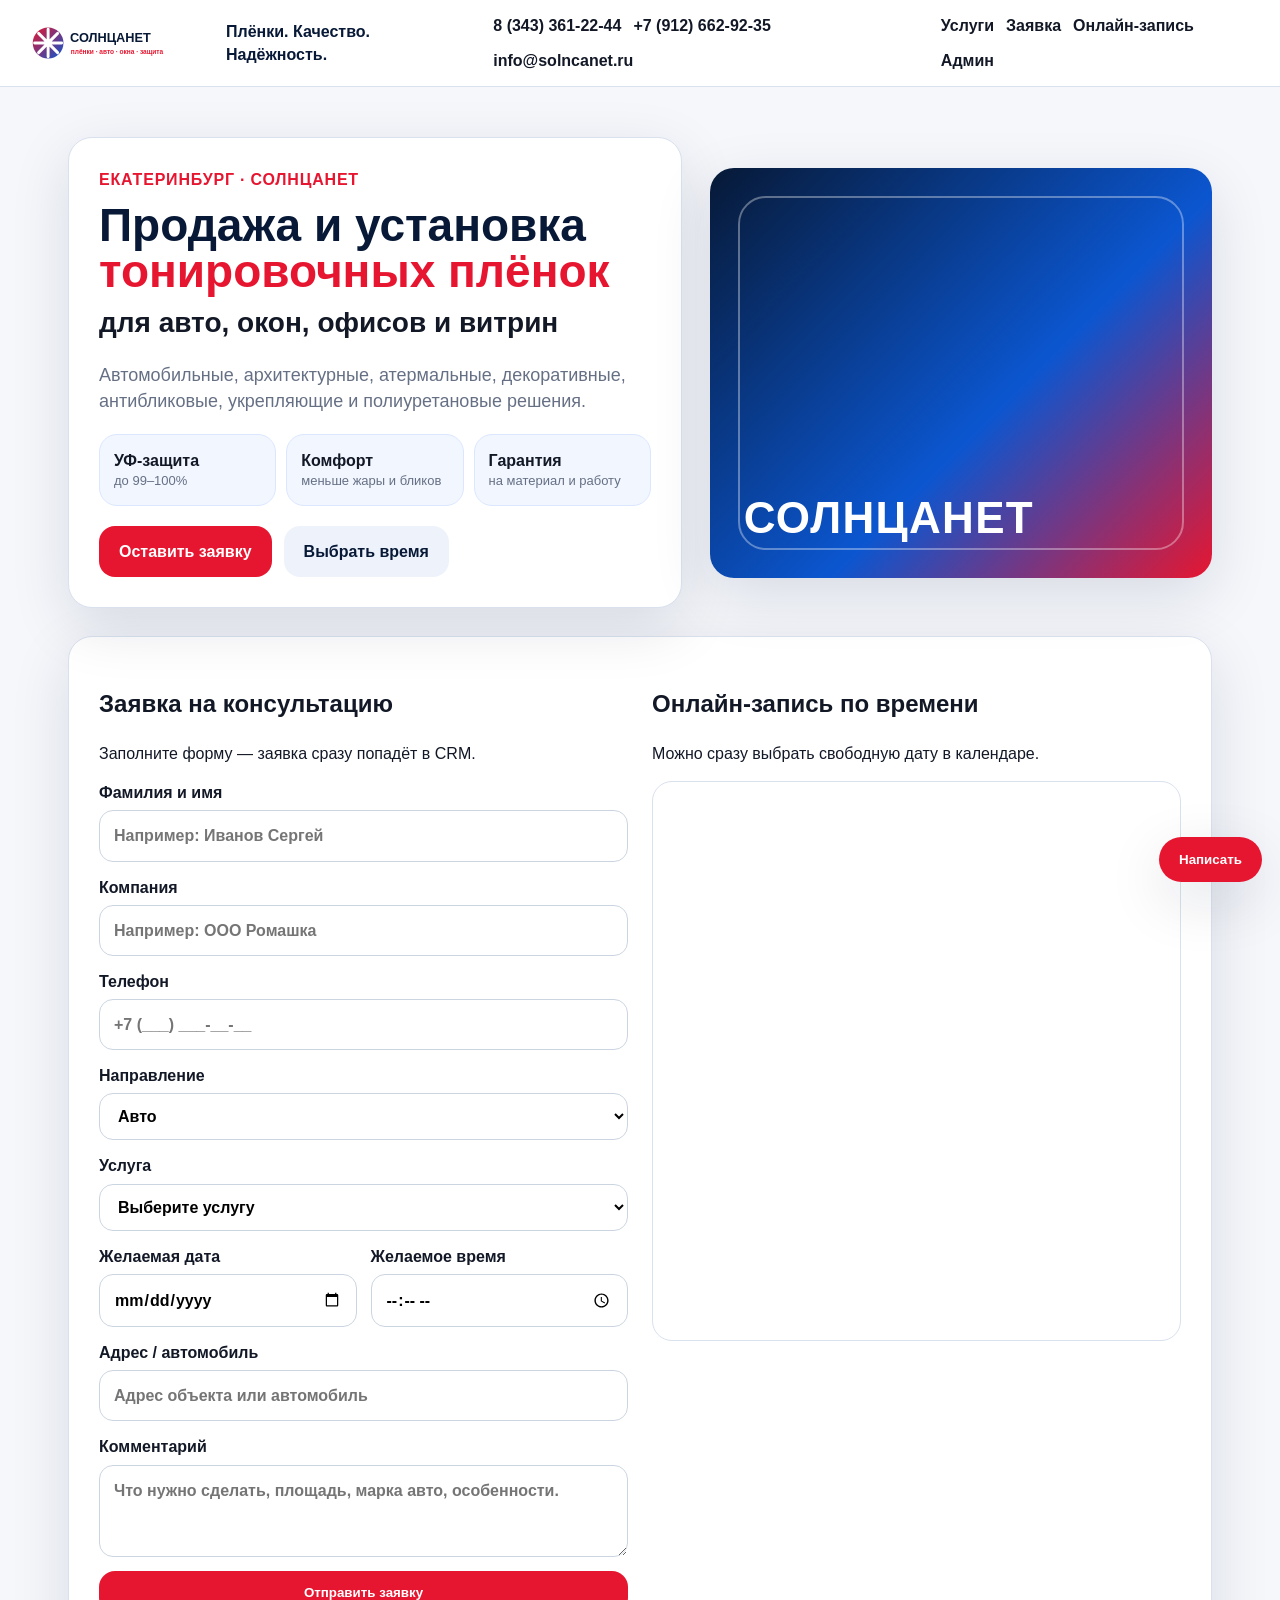
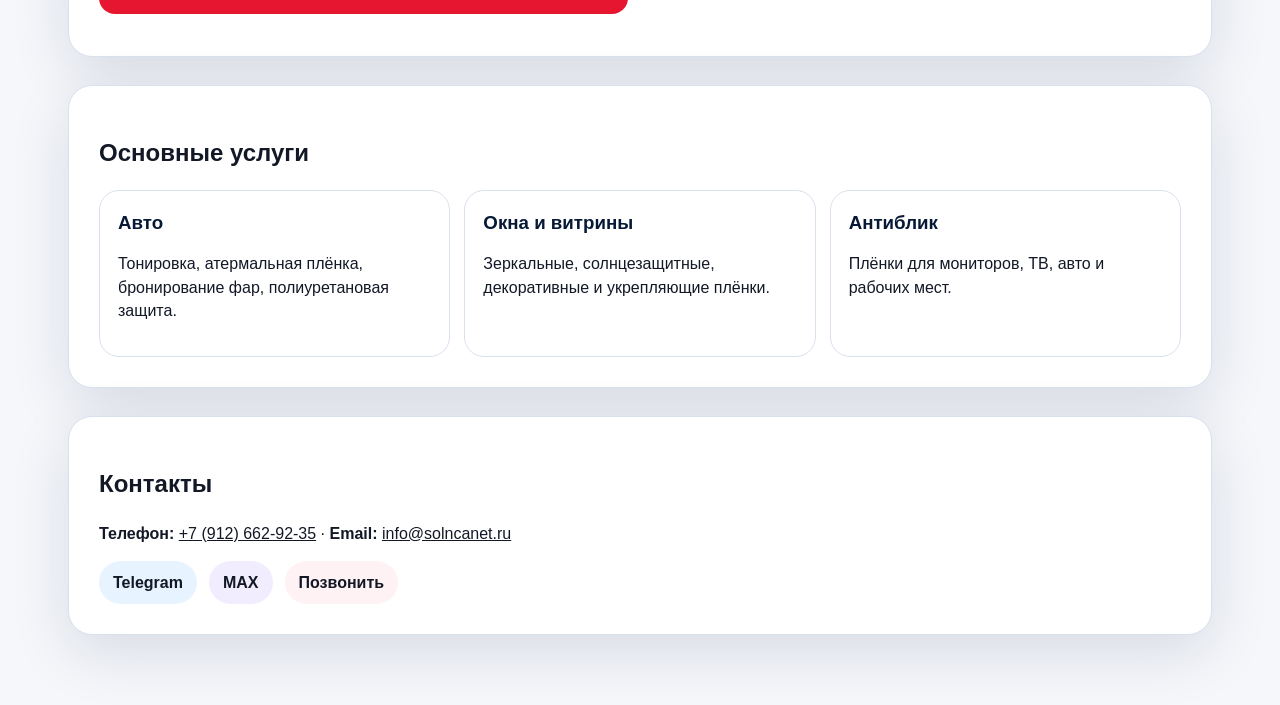
==== commit 12b5dfd9: "Add files via upload" ====
--- a/index.html
+++ b/index.html
@@ -1,261 +1,79 @@
-<!DOCTYPE html>
+<!doctype html>
 <html lang="ru">
 <head>
-  <meta charset="UTF-8" />
-  <meta name="viewport" content="width=device-width, initial-scale=1.0" />
-  <title>СОЛНЦАНЕТ — продажа и установка тонировочных плёнок</title>
-  <meta name="description" content="Онлайн-запись СОЛНЦАНЕТ: тонировка авто, окон, балконов, витрин, бронирование стекол, фар и защита авто полиуретановой пленкой." />
-
+  <meta charset="utf-8" />
+  <meta name="viewport" content="width=device-width,initial-scale=1" />
+  <title>СОЛНЦАНЕТ — продажа и установка плёнок</title>
+  <meta name="description" content="СОЛНЦАНЕТ: тонировка авто, окон, балконов, витрин, антибликовые, декоративные, укрепляющие и полиуретановые плёнки. Онлайн-запись." />
   <link rel="manifest" href="/manifest.webmanifest" />
-  <meta name="theme-color" content="#111827" />
-  <meta name="mobile-web-app-capable" content="yes" />
-  <meta name="apple-mobile-web-app-capable" content="yes" />
-  <meta name="apple-mobile-web-app-title" content="СОЛНЦАНЕТ" />
-  <meta name="apple-mobile-web-app-status-bar-style" content="default" />
-  <link rel="apple-touch-icon" href="/assets/icons/apple-touch-icon.png" />
-  <link rel="stylesheet" href="assets/site.css" />
+  <meta name="theme-color" content="#e71630" />
+  <link rel="icon" href="/assets/icons/icon.svg" type="image/svg+xml" />
+  <link rel="stylesheet" href="assets/site.css?v=67" />
 </head>
 <body>
   <header class="site-header">
-    <a class="logo" href="index.html" aria-label="СОЛНЦАНЕТ">
-      <img src="assets/logo-solncanet.png" alt="СОЛНЦАНЕТ" />
-      <span>Плёнки. Качество. Надёжность.</span>
-    </a>
-
-    <div class="header-contacts" aria-label="Контакты">
-      <a href="tel:+73433612244">8 (343) 361-22-44</a>
-      <a href="tel:+79126629235">+7 (912) 662-92-35</a>
-      <a href="mailto:info@solncanet.ru">info@solncanet.ru</a>
-    </div>
-
-    <nav class="nav" aria-label="Навигация">
-      <a href="#services">Услуги</a>
-      <a href="#booking">Онлайн-запись</a>
-      <a href="#advantages">Преимущества</a>
-      <a href="#contacts">Контакты</a>
-      <a href="admin.html">Админ-панель</a>
-    </nav>
+    <a class="logo" href="index.html"><img src="assets/logo-solncanet.svg" alt="СОЛНЦАНЕТ"><span>Плёнки. Качество. Надёжность.</span></a>
+    <div class="header-contacts"><a href="tel:+73433612244">8 (343) 361-22-44</a><a href="tel:+79126629235">+7 (912) 662-92-35</a><a href="mailto:info@solncanet.ru">info@solncanet.ru</a></div>
+    <nav class="nav"><a href="#services">Услуги</a><a href="#booking">Заявка</a><a href="zapis.html">Онлайн-запись</a><a href="admin.html">Админ</a></nav>
   </header>
 
   <main>
     <section class="hero">
       <div class="hero__text">
-        <p class="pretitle">Екатеринбург · ул. Бебеля, 9</p>
+        <p class="pretitle">Екатеринбург · СОЛНЦАНЕТ</p>
         <h1>Продажа и установка <span>тонировочных плёнок</span></h1>
-        <h2>для авто, окон и зданий</h2>
-        <p class="hero__desc">Профессиональная тонировка и защита стекол: автомобильные, архитектурные, атермальные, защитные и декоративные плёнки.</p>
-        <div class="hero-badges">
-          <div><b>Опытные</b><span>специалисты</span></div>
-          <div><b>Качественные</b><span>материалы</span></div>
-          <div><b>Гарантия</b><span>на материалы и работы</span></div>
-        </div>
-        <div class="hero-actions">
-          <a class="btn btn--red" href="zapis.html">Онлайн-запись</a>
-          <a class="btn btn--light" href="#services">Посмотреть услуги</a>
-        </div>
+        <h2>для авто, окон, офисов и витрин</h2>
+        <p class="hero__desc">Автомобильные, архитектурные, атермальные, декоративные, антибликовые, укрепляющие и полиуретановые решения.</p>
+        <div class="hero-badges"><div><b>УФ-защита</b><span>до 99–100%</span></div><div><b>Комфорт</b><span>меньше жары и бликов</span></div><div><b>Гарантия</b><span>на материал и работу</span></div></div>
+        <div class="hero-actions"><a class="btn btn--red" href="#booking">Оставить заявку</a><a class="btn btn--light" href="zapis.html">Выбрать время</a></div>
       </div>
-      <div class="hero__image" data-hero-media data-video-src="assets/video/hero.mp4" data-video-poster="assets/img/hero-solncanet.webp">
-        <img src="assets/img/hero-solncanet.webp" alt="СОЛНЦАНЕТ — продажа и установка плёнок" />
-      </div>
+      <div class="hero__image" aria-hidden="true"></div>
     </section>
 
     <section id="booking" class="booking-card">
       <div class="booking-form">
-        <h2>Онлайн-запись / заявка на консультацию</h2>
-        <p>Заполните форму или выберите свободное время в календаре. Мы свяжемся с вами и уточним детали.</p>
+        <h2>Заявка на консультацию</h2>
+        <p>Заполните форму — заявка сразу попадёт в CRM.</p>
         <form id="leadForm" class="lead-form-v7">
-          <input type="text" name="hpCompany" class="hp-field" tabindex="-1" autocomplete="off" aria-hidden="true" />
-          <input type="hidden" name="formStartedAt" id="formStartedAt" />
-
-          <label>Фамилия и имя
-            <input name="name" placeholder="Например: Иванов Сергей" autocomplete="name" required />
-          </label>
-
-          <label>Компания
-            <input name="companyName" placeholder="Например: ООО Ромашка" autocomplete="organization" />
-          </label>
-
-          <label>Телефон
-            <input name="phone" placeholder="+7 (___) ___-__-__" autocomplete="tel" required />
-          </label>
-
-          <label>Услуга
-            <select name="service" required>
-              <option value="">Выберите услугу</option>
-              <option>Тонировка стекол автомобиля</option>
-              <option>Атермальная тонировка автомобиля</option>
-              <option>Тонировка балконов и окон</option>
-              <option>Бронирование стекол и витрин</option>
-              <option>Бронирование фар</option>
-              <option>Защита авто полиуретановой пленкой</option>
-              <option>Тонирование витрин</option>
-              <option>Декоративное тонирование офисных перегородок</option>
-              <option>Замер / консультация</option>
-              <option>Другое</option>
-            </select>
-          </label>
-
-          <div class="form-row-2">
-            <label>Желаемая дата
-              <input name="preferredDate" type="date" />
-            </label>
-            <label>Желаемое время
-              <input name="preferredTime" type="time" />
-            </label>
-          </div>
-
-          <label>Адрес объекта
-            <input name="address" placeholder="Город, улица, дом, офис / квартира" required />
-          </label>
-
-          <label>Информация об объекте
-            <textarea name="objectInfo" placeholder="Автомобиль, квартира, балкон, витрина, офис. Укажите площадь, количество стекол или особенности." required></textarea>
-          </label>
-
-          <label>Комментарий / что нужно сделать
-            <textarea name="task" placeholder="Например: тонировка авто, бронирование фар, тонировка балкона, защита витрин." required></textarea>
-          </label>
-
+          <input type="text" name="hpCompany" class="hp-field" tabindex="-1" autocomplete="off" aria-hidden="true">
+          <input type="hidden" name="formStartedAt" id="formStartedAt">
+          <label>Фамилия и имя<input name="name" placeholder="Например: Иванов Сергей" autocomplete="name" required></label>
+          <label>Компания<input name="companyName" placeholder="Например: ООО Ромашка" autocomplete="organization"></label>
+          <label>Телефон<input name="phone" placeholder="+7 (___) ___-__-__" autocomplete="tel" required></label>
+          <label>Направление<select name="direction"><option>Авто</option><option>Архитектура</option></select></label>
+          <label>Услуга<select name="service" required><option value="">Выберите услугу</option><option>Тонировка стекол автомобиля</option><option>Атермальная тонировка автомобиля</option><option>Бронирование фар</option><option>Полиуретановая защита авто</option><option>Тонировка окон / балкона</option><option>Бронирование стекол / витрин</option><option>Декоративное тонирование</option><option>Антибликовая плёнка</option><option>Замер / консультация</option><option>Другое</option></select></label>
+          <div class="form-row-2"><label>Желаемая дата<input name="preferredDate" type="date"></label><label>Желаемое время<input name="preferredTime" type="time"></label></div>
+          <label>Адрес / автомобиль<input name="address" placeholder="Адрес объекта или автомобиль"></label>
+          <label>Комментарий<textarea name="task" placeholder="Что нужно сделать, площадь, марка авто, особенности." required></textarea></label>
           <button class="btn btn--red" id="leadSubmitBtn" type="submit">Отправить заявку</button>
         </form>
-        <div class="contact-choice" id="messengerChoice">
-          <b>Дополнительно можно связаться напрямую:</b>
-          <div>
-            <a class="messenger messenger--tg" href="https://t.me/infosnt" target="_blank" rel="noopener">Написать в Telegram</a>
-            <a class="messenger messenger--max" href="https://max.ru/u/f9LHodD0cOJzCTZONeauAnUFGMjW4PM404PirE-rPHovceQ9714S84993z8" target="_blank" rel="noopener">Написать в MAX</a>
-            <a class="messenger messenger--phone" href="tel:+79221812244">Позвонить</a>
-          </div>
-        </div>
-        <p class="form-note" id="formNote">После отправки заявки мы свяжемся с вами для уточнения деталей и подтверждения записи.</p>
+        <div id="leadMessage" class="form-message"></div>
       </div>
-
-      <div class="calendar-widget">
-        <h3>Выберите дату и время</h3>
-        <iframe src="https://cal.com/solncanet?embed=true" loading="lazy" title="Онлайн-запись СОЛНЦАНЕТ" allow="camera; microphone; fullscreen; autoplay; clipboard-write"></iframe>
-        <a class="btn btn--blue" href="https://cal.com/solncanet" target="_blank" rel="noopener">Открыть запись в новом окне</a>
+      <div class="calendar-embed">
+        <h2>Онлайн-запись по времени</h2>
+        <p>Можно сразу выбрать свободную дату в календаре.</p>
+        <iframe src="https://cal.com/solncanet?embed=true" title="Онлайн-запись СОЛНЦАНЕТ" loading="lazy" allow="camera; microphone; fullscreen; autoplay; clipboard-write"></iframe>
       </div>
     </section>
 
-    <section id="services" class="services-section">
-      <div class="section-head">
-        <p class="pretitle">Авто · Архитектура · Защита</p>
-        <h2>Наши услуги</h2>
-      </div>
-      <div class="services-grid">
-        <a class="service-card" data-card-link="true" href="https://солнцанет.рф/tonirovka-stekol-avtomobilja/" target="_blank" rel="noopener">
-          <img src="assets/img/auto-tonirovka.webp" alt="Тонировка стекол автомобиля" loading="lazy" />
-          <div class="service-card__body">
-            <span class="service-card__num">1</span>
-            <h3>Тонировка стекол автомобиля</h3>
-            <p>Комфорт, приватность, антиблик и защита салона от выгорания. Подбираем плёнку под задачу: жара, блики, законность и внешний вид.</p>
-            <b>Перейти на страницу услуги →</b>
-            <small>солнцанет.рф/tonirovka-stekol-avtomobilja/</small>
-          </div>
-        </a>
-        <a class="service-card" data-card-link="true" href="https://солнцанет.рф/tonirovka-balkona/" target="_blank" rel="noopener">
-          <img src="assets/img/okna-balkony.webp" alt="Тонировка балконов и окон" loading="lazy" />
-          <div class="service-card__body">
-            <span class="service-card__num">2</span>
-            <h3>Тонировка балконов и окон</h3>
-            <p>Защита от жары, яркого света и посторонних взглядов без замены остекления. Замер, подбор плёнки, точный раскрой и аккуратный монтаж.</p>
-            <b>Перейти на страницу услуги →</b>
-            <small>солнцанет.рф/tonirovka-balkona/</small>
-          </div>
-        </a>
-        <a class="service-card" data-card-link="true" href="https://солнцанет.рф/atermalnoe-tonirovanie-avto/" target="_blank" rel="noopener">
-          <img src="assets/img/atermal.webp" alt="Атермальная тонировка автомобиля" loading="lazy" />
-          <div class="service-card__body">
-            <span class="service-card__num">3</span>
-            <h3>Атермальная тонировка автомобиля</h3>
-            <p>Снижает нагрев салона и воздействие ультрафиолета, сохраняя хороший обзор и светопропускание. Решение для комфорта и законности.</p>
-            <b>Перейти на страницу услуги →</b>
-            <small>солнцанет.рф/atermalnoe-tonirovanie-avto/</small>
-          </div>
-        </a>
-        <a class="service-card" data-card-link="true" href="https://солнцанет.рф/bronirovanie-stekol/" target="_blank" rel="noopener">
-          <img src="assets/img/bronirovanie-stekol.webp" alt="Бронирование стекол и витрин" loading="lazy" />
-          <div class="service-card__body">
-            <span class="service-card__num">4</span>
-            <h3>Бронирование стекол и витрин</h3>
-            <p>Укрепляющая защитная плёнка повышает стойкость стекла к удару, удерживает осколки и помогает защитить объект от вандализма.</p>
-            <b>Перейти на страницу услуги →</b>
-            <small>солнцанет.рф/bronirovanie-stekol/</small>
-          </div>
-        </a>
-        <a class="service-card" data-card-link="true" href="https://солнцанет.рф/bronirovanie-far/" target="_blank" rel="noopener">
-          <img src="https://солнцанет.рф/wp-content/uploads/2026/03/img_20201122_005517-scaled-e1772696358312.jpg" alt="Бронирование фар" loading="lazy" />
-          <div class="service-card__body">
-            <span class="service-card__num">5</span>
-            <h3>Бронирование фар</h3>
-            <p>Прозрачная полиуретановая плёнка защищает оптику от сколов, пескоструя, царапин и помутнения, сохраняя фары аккуратными.</p>
-            <b>Перейти на страницу услуги →</b>
-            <small>солнцанет.рф/bronirovanie-far/</small>
-          </div>
-        </a>
-        <a class="service-card" data-card-link="true" href="https://солнцанет.рф/tonirovka-ofisnyh-peregorodok/" target="_blank" rel="noopener">
-          <img src="assets/img/ofis-peregorodki.webp" alt="Декоративное тонирование офисных перегородок" loading="lazy" />
-          <div class="service-card__body">
-            <span class="service-card__num">6</span>
-            <h3>Офисные перегородки</h3>
-            <p>Матовые, сатиновые, декоративные и SMART-решения для приватности, зонирования, дизайна и комфортной работы в офисе.</p>
-            <b>Перейти на страницу услуги →</b>
-            <small>солнцанет.рф/tonirovka-ofisnyh-peregorodok/</small>
-          </div>
-        </a>
-        <a class="service-card" data-card-link="true" href="https://солнцанет.рф/zashhita-avto-poliuretanovoj-plenkoj/" target="_blank" rel="noopener">
-          <img src="assets/img/ppf.webp" alt="Защита авто полиуретановой пленкой" loading="lazy" />
-          <div class="service-card__body">
-            <span class="service-card__num">7</span>
-            <h3>Защита авто полиуретановой пленкой</h3>
-            <p>PPF-защита кузова от сколов, царапин, гравия и реагентов. Аккуратные кромки, точные лекала и рекомендации по зонам риска.</p>
-            <b>Перейти на страницу услуги →</b>
-            <small>солнцанет.рф/zashhita-avto-poliuretanovoj-plenkoj/</small>
-          </div>
-        </a>
-        <a class="service-card" data-card-link="true" href="https://солнцанет.рф/tonirovanie-vitrin/" target="_blank" rel="noopener">
-          <img src="assets/img/vitriny.webp" alt="Тонирование витрин" loading="lazy" />
-          <div class="service-card__body">
-            <span class="service-card__num">8</span>
-            <h3>Тонирование витрин</h3>
-            <p>Тонирование витрин для магазинов, салонов, офисов и кафе: меньше перегрева и бликов, больше приватности и аккуратный вид фасада.</p>
-            <b>Перейти на страницу услуги →</b>
-            <small>солнцанет.рф/tonirovanie-vitrin/</small>
-          </div>
-        </a>
+    <section id="services" class="services">
+      <h2>Основные услуги</h2>
+      <div class="cards">
+        <div class="card"><h3>Авто</h3><p>Тонировка, атермальная плёнка, бронирование фар, полиуретановая защита.</p></div>
+        <div class="card"><h3>Окна и витрины</h3><p>Зеркальные, солнцезащитные, декоративные и укрепляющие плёнки.</p></div>
+        <div class="card"><h3>Антиблик</h3><p>Плёнки для мониторов, ТВ, авто и рабочих мест.</p></div>
       </div>
     </section>
 
-    <section id="advantages" class="benefits">
-      <div><b>Бесплатная консультация</b><span>Подскажем подходящее решение под задачу.</span></div>
-      <div><b>Бесплатные образцы</b><span>Можно оценить внешний вид плёнки заранее.</span></div>
-      <div><b>Комплексные работы</b><span>Авто, квартиры, офисы, витрины и фасадное стекло.</span></div>
-      <div><b>Гарантия</b><span>На материалы и профессиональную установку.</span></div>
-    </section>
-
-    <section id="contacts" class="contacts-card">
-      <div>
-        <h2>Контакты</h2>
-        <p>г. Екатеринбург, ул. Бебеля, 9</p>
-        <p><a href="tel:+73433612244">8 (343) 361-22-44</a> · <a href="tel:+79126629235">+7 (912) 662-92-35</a></p>
-        <p><a href="mailto:info@solncanet.ru">info@solncanet.ru</a></p>
-      </div>
-      <div class="contacts-actions">
-        <a class="btn btn--red" href="zapis.html">Записаться онлайн</a>
-        <a class="btn btn--light" href="https://солнцанет.рф" target="_blank" rel="noopener">Открыть основной сайт</a>
-      </div>
+    <section id="contacts" class="contacts">
+      <h2>Контакты</h2>
+      <p><b>Телефон:</b> <a href="tel:+79126629235">+7 (912) 662-92-35</a> · <b>Email:</b> <a href="mailto:info@solncanet.ru">info@solncanet.ru</a></p>
+      <div class="booking-contact-choice"><a class="messenger messenger--tg" href="https://t.me/infosnt" target="_blank" rel="noopener">Telegram</a><a class="messenger messenger--max" href="https://max.ru/u/f9LHodD0cOJzCTZONeauAnUFGMjW4PM404PirE-rPHovceQ9714S84993z8" target="_blank" rel="noopener">MAX</a><a class="messenger messenger--phone" href="tel:+79126629235">Позвонить</a></div>
     </section>
   </main>
 
-  <div class="floating-contact">
-    <button class="floating-contact__main" type="button" aria-label="Связаться">Написать</button>
-    <div class="floating-contact__menu">
-      <a href="https://t.me/infosnt" target="_blank" rel="noopener">Telegram</a>
-      <a href="https://max.ru/u/f9LHodD0cOJzCTZONeauAnUFGMjW4PM404PirE-rPHovceQ9714S84993z8" target="_blank" rel="noopener">MAX</a>
-      <a href="tel:+79221812244">Позвонить</a>
-    </div>
-  </div>
-
-  <script src="assets/site.js"></script>
-  <script src="assets/pwa.js"></script>
+  <div class="floating-contact"><button class="floating-contact__main" type="button">Написать</button><div class="floating-contact__menu"><a href="https://t.me/infosnt" target="_blank" rel="noopener">Telegram</a><a href="https://max.ru/u/f9LHodD0cOJzCTZONeauAnUFGMjW4PM404PirE-rPHovceQ9714S84993z8" target="_blank" rel="noopener">MAX</a><a href="tel:+79126629235">Позвонить</a></div></div>
+  <script src="assets/site.js?v=67"></script>
+  <script src="assets/pwa.js?v=67"></script>
 </body>
 </html>
--- a/assets/site.css
+++ b/assets/site.css
@@ -1,62 +1 @@
-*{box-sizing:border-box}:root{--blue:#0b2a66;--blue2:#2563eb;--red:#e11d2e;--bg:#f5f8ff;--line:#dbe7f5;--text:#0f2347;--muted:#65748b;--shadow:0 22px 65px rgba(15,35,71,.12)}html{scroll-behavior:smooth}body{margin:0;font-family:Arial,Helvetica,sans-serif;background:linear-gradient(135deg,#fff 0%,#eef5ff 100%);color:var(--text)}a{text-decoration:none;color:inherit}.site-header{min-height:86px;background:#fff;border-bottom:1px solid var(--line);display:flex;align-items:center;gap:24px;justify-content:space-between;padding:12px min(4vw,42px);position:sticky;top:0;z-index:20;box-shadow:0 8px 28px rgba(15,35,71,.05)}.logo{display:flex;align-items:center;gap:12px;color:var(--blue);font-weight:900}.logo img{height:64px;width:auto;display:block}.logo span{font-size:13px;color:#4b5c78}.header-contacts{display:flex;gap:18px;flex-wrap:wrap;font-weight:800;color:var(--blue);font-size:14px}.nav{display:flex;gap:10px;align-items:center;flex-wrap:wrap;font-weight:800;font-size:14px}.nav a{padding:9px 10px;border-radius:12px}.nav a:hover{background:#eff6ff}.hero{width:min(1420px,95vw);margin:26px auto 0;background:#fff;border:1px solid var(--line);border-radius:28px;box-shadow:var(--shadow);overflow:hidden;display:grid;grid-template-columns:.95fr 1.05fr;min-height:430px}.hero__text{padding:46px}.pretitle{margin:0 0 10px;color:var(--red);font-weight:900;text-transform:uppercase;letter-spacing:.05em;font-size:13px}.hero h1{font-size:54px;line-height:1.02;margin:0;color:var(--blue);letter-spacing:-.045em}.hero h1 span{display:block}.hero h2{font-size:36px;line-height:1.05;margin:10px 0 18px;color:var(--red)}.hero__desc{font-size:19px;line-height:1.55;color:#334155;margin:0;max-width:620px}.hero__image{min-height:430px;background:#eaf2ff;position:relative}.hero__image:before{content:"";position:absolute;inset:0;background:linear-gradient(90deg,rgba(255,255,255,.55),transparent 35%)}.hero__image img,.hero__image video{width:100%;height:100%;object-fit:cover;display:block}.hero__image video{background:#0b2a66}.hero-badges{display:flex;gap:14px;flex-wrap:wrap;margin-top:28px}.hero-badges div{display:grid;gap:2px;background:#eff6ff;border:1px solid #bfdbfe;border-radius:18px;padding:13px 16px;min-width:150px}.hero-badges b{color:var(--blue)}.hero-badges span{font-size:13px;color:var(--muted);font-weight:700}.hero-actions{display:flex;gap:12px;flex-wrap:wrap;margin-top:24px}.booking-card{width:min(1420px,95vw);margin:-38px auto 28px;position:relative;z-index:3;background:rgba(255,255,255,.96);border:1px solid var(--line);border-radius:24px;box-shadow:var(--shadow);display:grid;grid-template-columns:1.05fr .95fr;gap:22px;padding:24px}.booking-card h2{margin:0 0 8px;font-size:25px;color:var(--blue)}.booking-card p{color:var(--muted);line-height:1.45}.booking-form form{display:grid;grid-template-columns:1fr 1fr;gap:14px}.booking-form label{display:grid;gap:7px;font-weight:900;color:#334155}.booking-form textarea{min-height:88px;resize:vertical}.booking-form input,.booking-form textarea{border:1px solid #cbd5e1;border-radius:14px;padding:12px 13px;font-size:15px;outline:none}.booking-form input:focus,.booking-form textarea:focus{border-color:var(--blue2);box-shadow:0 0 0 4px rgba(37,99,235,.1)}.booking-form label:nth-of-type(4),.booking-form label:nth-of-type(5),.booking-form .btn{grid-column:1/-1}.form-note{color:var(--muted);font-size:13px;margin:12px 0 0}.calendar-widget{background:#f8fbff;border:1px solid var(--line);border-radius:20px;padding:18px}.calendar-widget h3{margin:0 0 12px;color:var(--blue)}.calendar-widget iframe{width:100%;height:460px;border:0;border-radius:16px;background:#fff}.btn{border:0;border-radius:14px;padding:13px 18px;font-weight:900;display:inline-flex;align-items:center;justify-content:center;cursor:pointer}.btn--red{background:var(--red);color:#fff}.btn--blue{background:var(--blue2);color:#fff;margin-top:12px;width:100%}.btn--light{background:#eff6ff;color:var(--blue)}.services-section{width:min(1420px,95vw);margin:28px auto}.section-head{text-align:center;margin-bottom:22px}.services-section h2{font-size:34px;margin:0;color:var(--blue)}.services-grid{display:grid;grid-template-columns:repeat(4,1fr);gap:18px}.service-card{background:#fff;border:1px solid var(--line);border-radius:20px;overflow:hidden;box-shadow:0 14px 40px rgba(15,35,71,.08);transition:.18s transform,.18s box-shadow;display:flex;flex-direction:column}.service-card:hover{transform:translateY(-3px);box-shadow:0 20px 55px rgba(15,35,71,.13)}.service-card img{width:100%;height:168px;object-fit:cover;display:block;background:#e2e8f0}.service-card__body{padding:15px}.service-card__num{display:inline-flex;align-items:center;justify-content:center;width:30px;height:30px;border-radius:10px;background:#eff6ff;color:var(--blue2);font-weight:900;margin-bottom:9px}.service-card h3{font-size:17px;line-height:1.25;color:var(--blue);margin:0 0 7px}.service-card p{margin:0 0 12px;color:#526179;line-height:1.45;font-size:14px}.service-card b{color:var(--blue2);font-size:14px}.service-card small{display:block;margin-top:7px;color:#72819a;font-size:12px;word-break:break-word}.benefits{width:min(1420px,95vw);margin:28px auto;background:var(--blue);color:#fff;border-radius:22px;padding:20px;display:grid;grid-template-columns:repeat(4,1fr);gap:14px}.benefits div{border:1px solid rgba(255,255,255,.22);border-radius:16px;padding:15px}.benefits b{display:block;margin-bottom:5px}.benefits span{opacity:.82;font-size:14px;line-height:1.4}.contacts-card{width:min(1420px,95vw);margin:0 auto 46px;background:#fff;border:1px solid var(--line);border-radius:24px;box-shadow:var(--shadow);padding:26px;display:flex;justify-content:space-between;gap:20px;align-items:center}.contacts-card h2{margin:0 0 8px;color:var(--blue)}.contacts-card p{margin:6px 0;color:#334155}.contacts-actions{display:flex;gap:12px;flex-wrap:wrap}.booking-only{width:min(1180px,95vw);margin:34px auto;background:#fff;border:1px solid var(--line);border-radius:28px;box-shadow:var(--shadow);padding:28px}.booking-only h1{font-size:42px;color:var(--blue);margin:0 0 8px}.booking-only p{color:var(--muted);font-size:18px}.booking-only iframe{width:100%;height:820px;border:0;border-radius:20px}@media(max-width:1180px){.header-contacts{display:none}.services-grid{grid-template-columns:repeat(2,1fr)}}@media(max-width:900px){.hero,.booking-card{grid-template-columns:1fr}.benefits{grid-template-columns:repeat(2,1fr)}.hero h1{font-size:42px}.hero h2{font-size:28px}.contacts-card{display:block}.contacts-actions{margin-top:18px}}@media(max-width:620px){.site-header{align-items:flex-start;gap:12px;flex-direction:column}.nav{gap:6px}.logo img{height:56px}.booking-form form{grid-template-columns:1fr}.services-grid,.benefits{grid-template-columns:1fr}.hero__text{padding:28px}.booking-card{margin:18px auto}.calendar-widget iframe{height:680px}}
-
-/* v3: карточка услуги кликабельна целиком, включая фото */
-.service-card{cursor:pointer;position:relative}
-.service-card img{pointer-events:none}
-.service-card__body{pointer-events:none}
-.service-card b{display:inline-flex;background:#eff6ff;color:var(--blue2);border-radius:12px;padding:8px 10px}
-.service-card:focus-visible{outline:4px solid rgba(37,99,235,.35);outline-offset:3px}
-
-
-/* v5: Telegram / MAX contact buttons */
-.messenger-links{display:flex;align-items:center;gap:8px;flex-wrap:wrap}
-.messenger{display:inline-flex;align-items:center;justify-content:center;border-radius:999px;padding:10px 13px;font-weight:900;font-size:14px;text-decoration:none;white-space:nowrap;transition:.18s transform,.18s box-shadow,.18s filter}
-.messenger:hover{transform:translateY(-1px);filter:brightness(.98)}
-.messenger--tg{background:#229ED9;color:#fff!important;box-shadow:0 10px 22px rgba(34,158,217,.22)}
-.messenger--max{background:#0b2a66;color:#fff!important;box-shadow:0 10px 22px rgba(11,42,102,.22)}
-.messenger--phone{background:#e11d2e;color:#fff!important;box-shadow:0 10px 22px rgba(225,29,46,.20)}
-
-.contact-choice{margin-top:14px;background:#f8fbff;border:1px solid var(--line);border-radius:18px;padding:14px;display:grid;gap:10px}
-.contact-choice b{color:var(--blue)}
-.contact-choice div,.booking-contact-choice{display:flex;gap:10px;flex-wrap:wrap}
-
-.floating-contact{position:fixed;right:22px;bottom:22px;z-index:90}
-.floating-contact__main{border:0;border-radius:999px;background:#e11d2e;color:#fff;font-weight:900;padding:15px 20px;box-shadow:0 18px 45px rgba(225,29,46,.28);cursor:pointer}
-.floating-contact__menu{position:absolute;right:0;bottom:58px;background:#fff;border:1px solid var(--line);border-radius:18px;box-shadow:0 18px 55px rgba(15,35,71,.18);padding:10px;display:none;min-width:190px}
-.floating-contact.is-open .floating-contact__menu{display:grid;gap:8px}
-.floating-contact__menu a{display:flex;align-items:center;justify-content:center;border-radius:12px;padding:11px 13px;font-weight:900;text-decoration:none;background:#eff6ff;color:var(--blue)}
-.floating-contact__menu a:nth-child(1){background:#229ED9;color:#fff}
-.floating-contact__menu a:nth-child(2){background:#0b2a66;color:#fff}
-.floating-contact__menu a:nth-child(3){background:#e11d2e;color:#fff}
-
-@media(max-width:1100px){
-  .messenger-links{width:100%}
-}
-@media(max-width:620px){
-  .floating-contact{right:14px;bottom:14px}
-  .floating-contact__main{padding:13px 16px}
-}
-
-
-.contact-choice--highlight{
-  box-shadow:0 0 0 4px rgba(37,99,235,.18), 0 18px 50px rgba(15,35,71,.16);
-  border-color:#2563eb!important;
-}
-
-/* v7: нормальная отправка заявок */
-.lead-form-v7 select,
-.lead-form-v7 input[type="date"],
-.lead-form-v7 input[type="time"]{width:100%;border:1px solid #cbd5e1;border-radius:14px;padding:13px;font-size:15px;background:#fff;color:var(--text)}
-.form-row-2{display:grid;grid-template-columns:1fr 1fr;gap:12px}
-.hp-field{position:absolute!important;left:-9999px!important;width:1px!important;height:1px!important;opacity:0!important;pointer-events:none!important}
-#leadSubmitBtn:disabled{opacity:.72;cursor:wait}
-.form-note.is-success{color:#166534;background:#dcfce7;border:1px solid #86efac;border-radius:14px;padding:12px;font-weight:900}
-.form-note.is-error{color:#991b1b;background:#fee2e2;border:1px solid #fecaca;border-radius:14px;padding:12px;font-weight:900}
-@media(max-width:640px){.form-row-2{grid-template-columns:1fr}}
-
-.pwa-install-box{position:fixed;left:16px;right:16px;bottom:16px;z-index:9999;display:flex;align-items:center;gap:12px;justify-content:space-between;background:#fff;border:1px solid rgba(13,49,111,.18);box-shadow:0 18px 45px rgba(13,49,111,.2);border-radius:18px;padding:12px 14px;color:#08245a}.pwa-install-box div{display:grid;gap:2px}.pwa-install-box b{font-size:15px}.pwa-install-box span{font-size:12px;color:#556070}.pwa-install-box button{border:0;border-radius:12px;padding:10px 14px;font-weight:800;cursor:pointer}.pwa-install-box #pwaInstallBtn{background:#e71630;color:#fff}.pwa-install-box #pwaInstallClose{background:#f1f5fb;color:#102b5c;font-size:18px;line-height:1;padding:8px 11px}@media(max-width:640px){.pwa-install-box{align-items:flex-start}.pwa-install-box #pwaInstallBtn{white-space:nowrap}}
-
-
-/* v44 public minimal UI */
-:root{--ui-primary:#1f3a5f;--ui-line:#e5e7eb;--ui-bg:#f7f8fb;--ui-text:#111827;--ui-muted:#6b7280;--ui-shadow:0 10px 30px rgba(17,24,39,.055)}
-body{font-family:Inter,-apple-system,BlinkMacSystemFont,"Segoe UI",Roboto,Arial,sans-serif!important;background:var(--ui-bg)!important;color:var(--ui-text)!important;letter-spacing:-.01em!important}button,input,select,textarea{font:inherit!important}button,.btn,.primary{background:var(--ui-primary)!important;color:#fff!important;border:1px solid var(--ui-primary)!important;border-radius:12px!important;box-shadow:none!important;font-weight:800!important}input,select,textarea{border:1px solid var(--ui-line)!important;border-radius:12px!important;box-shadow:none!important}.card,.service-card,.form-card,section{box-shadow:var(--ui-shadow)!important;border-color:var(--ui-line)!important}.muted,p{color:var(--ui-muted)}
+:root{--red:#e71630;--blue:#0b56d0;--navy:#071936;--text:#121826;--muted:#667085;--line:#d9e1ee;--bg:#f5f7fb;--card:#fff;--shadow:0 18px 60px rgba(7,25,54,.12);--radius:24px}*{box-sizing:border-box}body{margin:0;font-family:Arial,Helvetica,sans-serif;color:var(--text);background:var(--bg);line-height:1.45}a{color:inherit}.site-header{position:sticky;top:0;z-index:10;display:flex;align-items:center;gap:22px;justify-content:space-between;padding:14px 24px;background:rgba(255,255,255,.93);backdrop-filter:blur(10px);border-bottom:1px solid var(--line)}.logo{display:flex;align-items:center;gap:12px;text-decoration:none;font-weight:900;color:var(--navy)}.logo img{width:190px;max-height:52px}.header-contacts,.nav{display:flex;gap:12px;flex-wrap:wrap}.header-contacts a,.nav a{font-weight:700;text-decoration:none}.nav a:hover,.header-contacts a:hover{color:var(--red)}main{max-width:1180px;margin:0 auto;padding:32px 18px 70px}.hero{display:grid;grid-template-columns:1.1fr .9fr;gap:28px;align-items:center;margin-top:18px}.hero__text,.booking-card,.services,.advantages,.contacts,.booking-only__intro{background:var(--card);border:1px solid var(--line);border-radius:var(--radius);box-shadow:var(--shadow);padding:30px}.pretitle{margin:0 0 10px;color:var(--red);font-weight:900;letter-spacing:.05em;text-transform:uppercase}.hero h1{font-size:46px;line-height:1.02;margin:0;color:var(--navy)}.hero h1 span{color:var(--red)}.hero h2{font-size:28px;margin:8px 0 12px}.hero__desc{font-size:18px;color:var(--muted)}.hero-badges{display:grid;grid-template-columns:repeat(3,1fr);gap:10px;margin:20px 0}.hero-badges div{padding:14px;border-radius:18px;background:#f2f6ff;border:1px solid #dbe7ff}.hero-badges b,.hero-badges span{display:block}.hero-badges span{color:var(--muted);font-size:13px}.btn{display:inline-flex;align-items:center;justify-content:center;border:0;border-radius:16px;padding:14px 20px;font-weight:900;text-decoration:none;cursor:pointer}.btn--red{background:var(--red);color:#fff}.btn--blue{background:var(--blue);color:#fff}.btn--light{background:#eef3fb;color:var(--navy)}.hero-actions,.contact-choice div,.booking-contact-choice{display:flex;gap:12px;flex-wrap:wrap}.hero__image{min-height:410px;border-radius:var(--radius);background:linear-gradient(135deg,#071936,#0b56d0 58%,#e71630);box-shadow:var(--shadow);position:relative;overflow:hidden}.hero__image:before{content:"";position:absolute;inset:28px;border:2px solid rgba(255,255,255,.35);border-radius:28px}.hero__image:after{content:"СОЛНЦАНЕТ";position:absolute;left:34px;bottom:28px;color:#fff;font-size:44px;font-weight:900;letter-spacing:.03em}.hero__image img{display:none}.booking-card{display:grid;grid-template-columns:1fr 1fr;gap:24px;margin-top:28px}.lead-form-v7{display:grid;gap:14px}.lead-form-v7 label{display:grid;gap:6px;font-weight:800}.lead-form-v7 input,.lead-form-v7 select,.lead-form-v7 textarea{width:100%;border:1px solid #cbd5e1;border-radius:14px;padding:13px 14px;font:inherit;background:#fff}.lead-form-v7 textarea{min-height:92px;resize:vertical}.form-row-2{display:grid;grid-template-columns:1fr 1fr;gap:14px}.form-message{margin-top:12px;font-weight:800}.form-message.ok{color:#0a7a34}.form-message.bad{color:#b42318}.calendar-embed iframe,.booking-only iframe{width:100%;min-height:560px;border:1px solid var(--line);border-radius:20px;background:#fff}.services,.advantages,.contacts{margin-top:28px}.cards{display:grid;grid-template-columns:repeat(3,1fr);gap:14px}.card{padding:18px;border-radius:20px;border:1px solid var(--line);background:#fff}.card h3{margin:0 0 8px;color:var(--navy)}.messenger{padding:10px 14px;border-radius:999px;text-decoration:none;font-weight:900;background:#eef3fb}.messenger--tg{background:#e7f4ff}.messenger--max{background:#f2ecff}.messenger--phone{background:#fff2f4}.floating-contact{position:fixed;right:18px;bottom:18px;z-index:20}.floating-contact__main{border:0;border-radius:999px;background:var(--red);color:#fff;padding:15px 20px;font-weight:900;box-shadow:var(--shadow)}.floating-contact__menu{display:none;position:absolute;right:0;bottom:58px;background:#fff;border:1px solid var(--line);border-radius:18px;box-shadow:var(--shadow);padding:10px;min-width:180px}.floating-contact:hover .floating-contact__menu,.floating-contact.open .floating-contact__menu{display:grid;gap:6px}.floating-contact__menu a{text-decoration:none;padding:10px;border-radius:12px}.floating-contact__menu a:hover{background:#f2f6ff}.booking-page main{max-width:980px}.booking-only__intro{text-align:center;margin-bottom:18px}.hp-field{display:none!important}@media(max-width:900px){.site-header,.header-contacts,.nav{display:block}.header-contacts,.nav{margin-top:8px}.hero,.booking-card,.cards{grid-template-columns:1fr}.hero h1{font-size:34px}.hero-badges{grid-template-columns:1fr}.form-row-2{grid-template-columns:1fr}.logo img{width:160px}}
